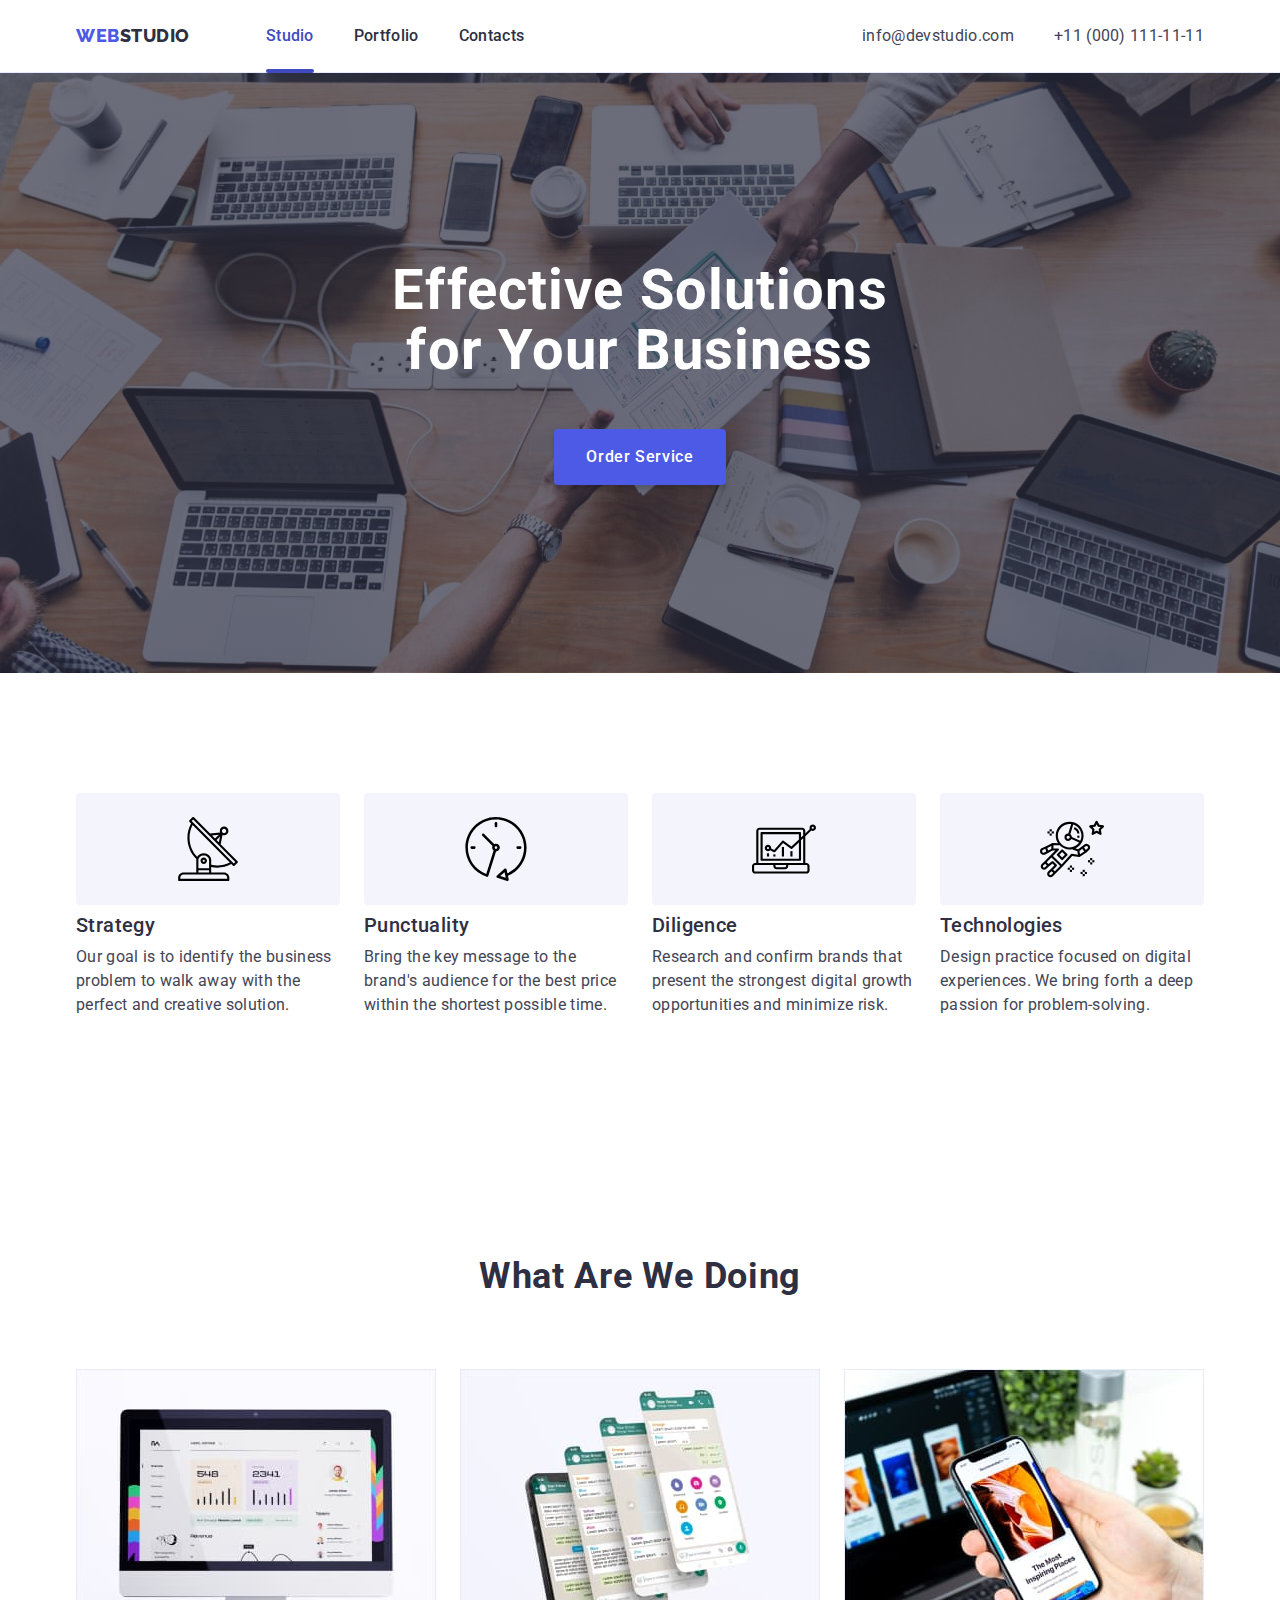
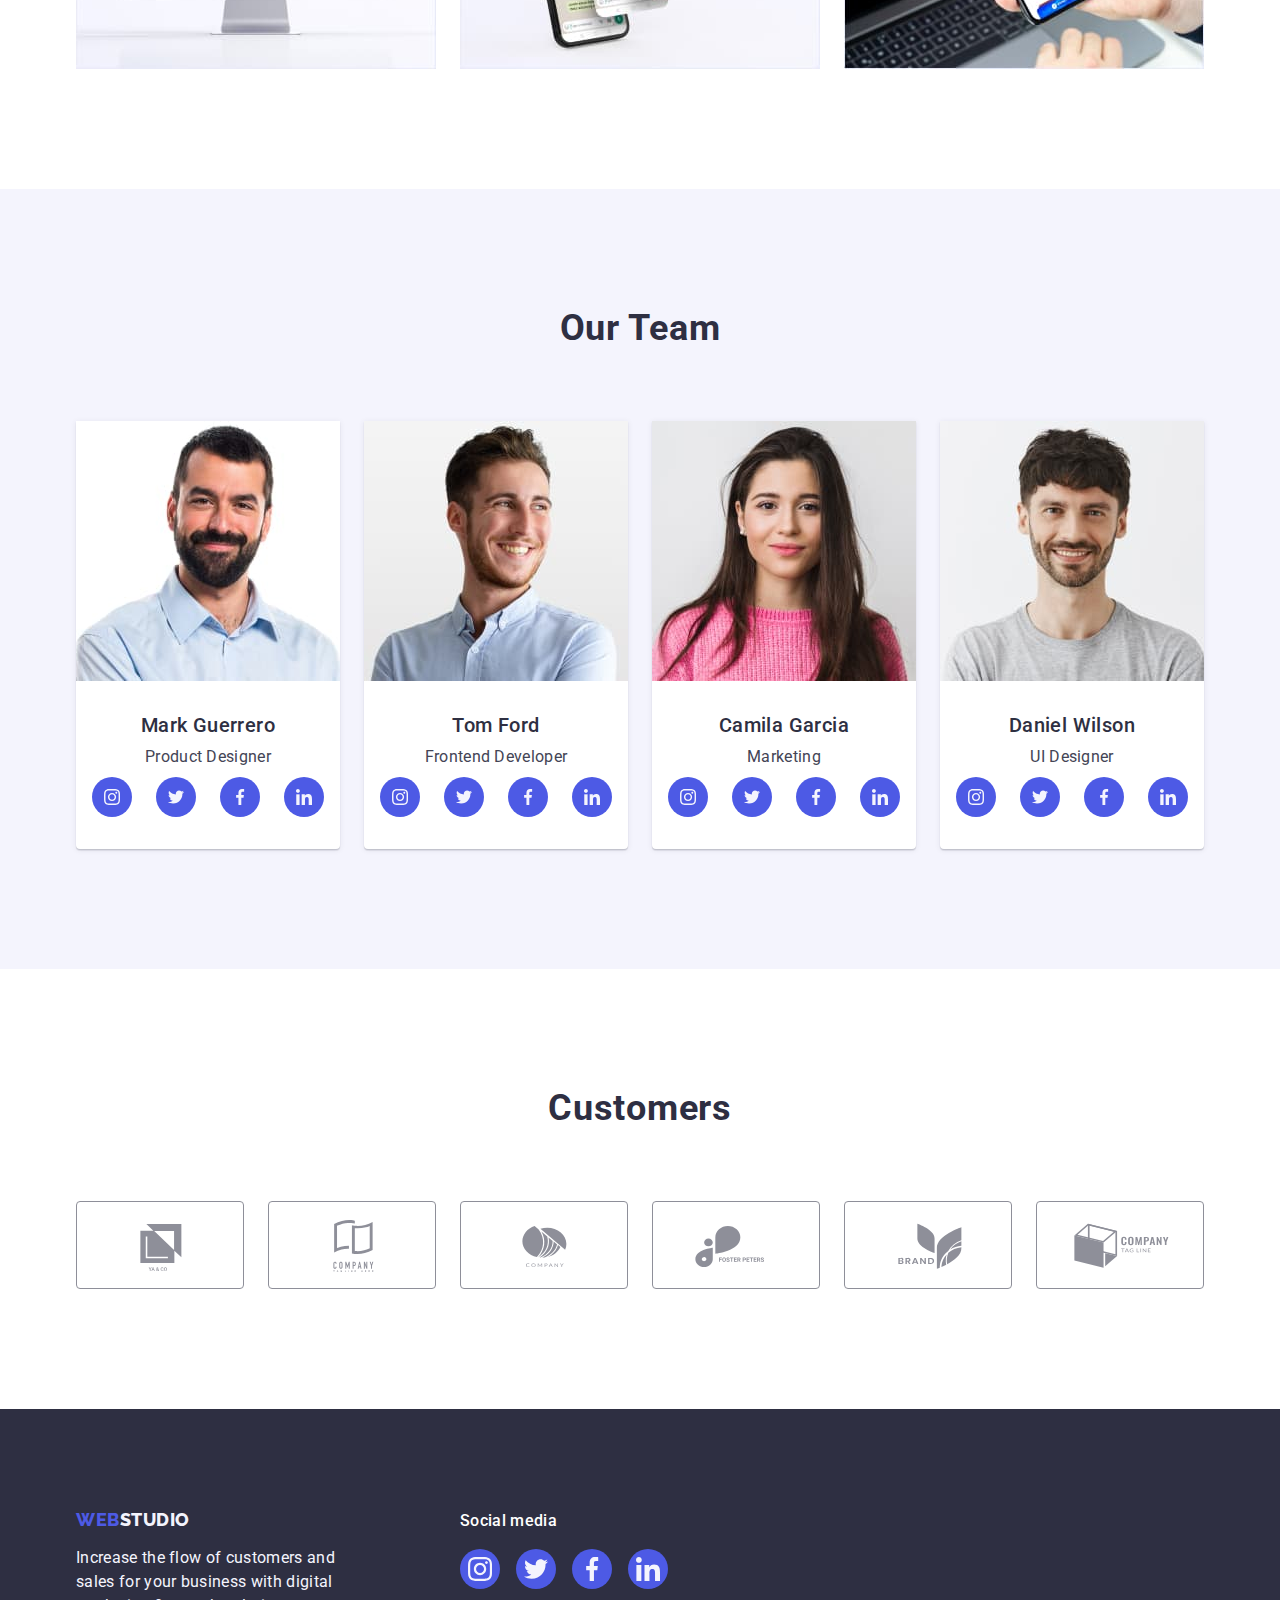
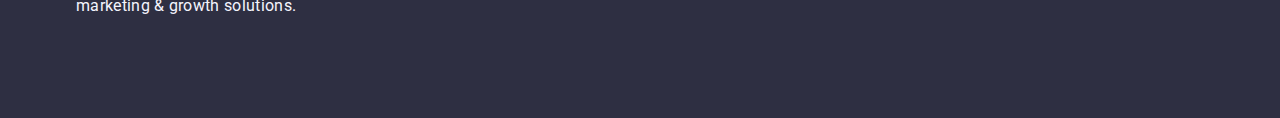
==== index.html @ a230ee9a "5" ====
<!DOCTYPE html>
<html lang="en">
  <head>
    <meta charset="UTF-8" />
    <meta name="viewport" content="width=device-width, initial-scale=1.0" />
    <title>WebStudio</title>
    <link rel="preconnect" href="https://fonts.googleapis.com" />
    <link rel="preconnect" href="https://fonts.gstatic.com" crossorigin />
    <link
      href="https://fonts.googleapis.com/css2?family=Raleway:wght@800&family=Roboto:wght@400;500;700;900&display=swap"
      rel="stylesheet"
    />
    <link
      rel="stylesheet"
      href="https://cdn.jsdelivr.net/npm/modern-normalize@2.0.0/modern-normalize.min.css"
    />
    <link rel="stylesheet" href="./css/styles.css" />
  </head>
  <body>
    <header class="header">
      <div class="container header-container">
        <nav class="header-navigation">
          <a href="./index.html" class="logo logo-header link"
            >Web<span class="studio">Studio</span></a
          >
          <ul class="list menu-nav">
            <li><a class="link menu menu-active" href="./index.html">Studio</a></li>
            <li><a class="link menu" href="./portfolio.html">Portfolio</a></li>
            <li><a class="link menu" href="">Contacts</a></li>
          </ul>
        </nav>
        <address class="address">
          <ul class="list contacts-list">
            <li>
              <a class="link address-info" href="mailto:info@devstudio.com">info@devstudio.com</a>
            </li>
            <li>
              <a class="link address-info" href="tel:+110001111111">+11 (000) 111-11-11</a>
            </li>
          </ul>
        </address>
      </div>
    </header>
    <main>
      <section class="hero background-hero">
        <div class="container">
          <h1 class="hero-title">Effective Solutions for Your Business </h1>
          <button class="hero-button" type="button" data-modal-open>Order Service</button>
        </div>
      </section>
      <section class="section">
        <div class="container">
          <h2 class="hidden">Benefits of our service</h2>
          <ul class="list features-list">
            <li class="features-items">
              <div class="second-section-icon">
                <svg width="64" height="64" aria-label="Antena icon">
                  <use href="./images/icons.svg#icon-antenna-icon"></use>
                </svg>
              </div>
              <h3 class="title">Strategy</h3>
              <p class="subtitle">
                Our goal is to identify the business problem to walk away with the perfect and
                creative solution.
              </p>
            </li>
            <li class="features-items">
              <div class="second-section-icon">
                <svg width="64" height="64" aria-label="Clock icon">
                  <use href="./images/icons.svg#icon-clock-icon"></use>
                </svg>
              </div>
              <h3 class="title">Punctuality</h3>
              <p class="subtitle">
                Bring the key message to the brand's audience for the best price within the shortest
                possible time.
              </p>
            </li>
            <li class="features-items">
              <div class="second-section-icon">
                <svg width="64" height="64" aria-label="Diagram icon">
                  <use href="./images/icons.svg#icon-diagram-icon"></use>
                </svg>
              </div>
              <h3 class="title">Diligence</h3>
              <p class="subtitle">
                Research and confirm brands that present the strongest digital growth opportunities
                and minimize risk.
              </p>
            </li>
            <li class="features-items">
              <div class="second-section-icon">
                <svg width="64" height="64" aria-label="Astronaut icon">
                  <use href="./images/icons.svg#icon-astronaut-icon"></use>
                </svg>
              </div>
              <h3 class="title">Technologies</h3>
              <p class="subtitle">
                Design practice focused on digital experiences. We bring forth a deep passion for
                problem-solving.
              </p>
            </li>
          </ul>
        </div>
      </section>
      <section class="section">
        <div class="container">
          <h2 class="caption">What are we doing</h2>
          <ul class="list caption-list">
            <li class="caption-list-item">
              <img
                src="./images/benefits/img-1.jpg"
                alt="sites for the computer"
                width="360"
                height="300"
              />
            </li>
            <li class="caption-list-item">
              <img src="./images/benefits/img-2.jpg" alt="mobile apps" width="360" height="300" />
            </li>
            <li class="caption-list-item">
              <img
                src="./images/benefits/img-3.jpg"
                alt="synchronization of apps"
                width="360"
                height="300"
              />
            </li>
          </ul>
        </div>
      </section>
      <section class="background-team section">
        <div class="container">
          <h2 class="caption">Our Team</h2>
          <ul class="list team-list team-list-item">
            <li class="background-team-photo">
              <img
                src="./images/team/mark-guerrero.jpg"
                alt="Mark Guerrero"
                width="264"
                height="260"
              />
              <div class="team-title">
                <h3 class="title">Mark Guerrero</h3>
                <p class="subtitle">Product Designer</p>
                <ul class="list team-icon-list">
                  <li class="team-icon-item">
                    <a class="team-icon-link" href="">
                      <svg class="social-icon" width="16" height="16" aria-label="Instagram icon">
                        <use href="./images/icons.svg#icon-instagram-icon"></use>
                      </svg>
                    </a>
                  </li>
                  <li class="team-icon-item">
                    <a class="team-icon-link" href="">
                      <svg class="social-icon" width="16" height="16" aria-label="Twitter icon">
                        <use href="./images/icons.svg#icon-twitter-icon"></use>
                      </svg>
                    </a>
                  </li>
                  <li class="team-icon-item">
                    <a class="team-icon-link" href="">
                      <svg class="social-icon" width="16" height="16" aria-label="Facebook icon">
                        <use href="./images/icons.svg#icon-facebook-icon"></use>
                      </svg>
                    </a>
                  </li>
                  <li class="team-icon-item">
                    <a class="team-icon-link" href="">
                      <svg class="social-icon" width="16" height="16" aria-label="Linkedin icon">
                        <use href="./images/icons.svg#icon-linkedin-icon"></use>
                      </svg>
                    </a>
                  </li>
                </ul>
              </div>
            </li>
            <li class="background-team-photo">
              <img src="./images/team/tom-ford.jpg" alt="Tom Ford" width="264" height="260" />
              <div class="team-title">
                <h3 class="title">Tom Ford</h3>
                <p class="subtitle">Frontend Developer</p>
                <ul class="list team-icon-list">
                  <li class="team-icon-item">
                    <a class="team-icon-link" href="">
                      <svg class="social-icon" width="16" height="16" aria-label="Instagram icon">
                        <use href="./images/icons.svg#icon-instagram-icon"></use>
                      </svg>
                    </a>
                  </li>
                  <li class="team-icon-item">
                    <a class="team-icon-link" href="">
                      <svg class="social-icon" width="16" height="16" aria-label="Twitter icon">
                        <use href="./images/icons.svg#icon-twitter-icon"></use>
                      </svg>
                    </a>
                  </li>
                  <li class="team-icon-item">
                    <a class="team-icon-link" href="">
                      <svg class="social-icon" width="16" height="16" aria-label="Facebook icon">
                        <use href="./images/icons.svg#icon-facebook-icon"></use>
                      </svg>
                    </a>
                  </li>
                  <li class="team-icon-item">
                    <a class="team-icon-link" href="">
                      <svg class="social-icon" width="16" height="16" aria-label="Linkedin icon">
                        <use href="./images/icons.svg#icon-linkedin-icon"></use>
                      </svg>
                    </a>
                  </li>
                </ul>
              </div>
            </li>
            <li class="background-team-photo">
              <img
                src="./images/team/camila-garcia.jpg"
                alt="Camila Garcia"
                width="264"
                height="260"
              />
              <div class="team-title">
                <h3 class="title">Camila Garcia</h3>
                <p class="subtitle">Marketing</p>
                <ul class="list team-icon-list">
                  <li class="team-icon-item">
                    <a class="team-icon-link" href="">
                      <svg class="social-icon" width="16" height="16" aria-label="Instagram icon">
                        <use href="./images/icons.svg#icon-instagram-icon"></use>
                      </svg>
                    </a>
                  </li>
                  <li class="team-icon-item">
                    <a class="team-icon-link" href="">
                      <svg class="social-icon" width="16" height="16" aria-label="Twitter icon">
                        <use href="./images/icons.svg#icon-twitter-icon"></use>
                      </svg>
                    </a>
                  </li>
                  <li class="team-icon-item">
                    <a class="team-icon-link" href="">
                      <svg class="social-icon" width="16" height="16" aria-label="Facebook icon">
                        <use href="./images/icons.svg#icon-facebook-icon"></use>
                      </svg>
                    </a>
                  </li>
                  <li class="team-icon-item">
                    <a class="team-icon-link" href="">
                      <svg class="social-icon" width="16" height="16" aria-label="Linkedin icon">
                        <use href="./images/icons.svg#icon-linkedin-icon"></use>
                      </svg>
                    </a>
                  </li>
                </ul>
              </div>
            </li>
            <li class="background-team-photo">
              <img
                src="./images/team/daniel-wilson.jpg"
                alt="Daniel Wilson"
                width="264"
                height="260"
              />
              <div class="team-title">
                <h3 class="title">Daniel Wilson</h3>
                <p class="subtitle">UI Designer</p>
                <ul class="list team-icon-list">
                  <li class="team-icon-item">
                    <a class="team-icon-link" href="">
                      <svg class="social-icon" width="16" height="16" aria-label="Instagram icon">
                        <use href="./images/icons.svg#icon-instagram-icon"></use>
                      </svg>
                    </a>
                  </li>
                  <li class="team-icon-item">
                    <a class="team-icon-link" href="">
                      <svg class="social-icon" width="16" height="16" aria-label="Twitter icon">
                        <use href="./images/icons.svg#icon-twitter-icon"></use>
                      </svg>
                    </a>
                  </li>
                  <li class="team-icon-item">
                    <a class="team-icon-link" href="">
                      <svg class="social-icon" width="16" height="16" aria-label="Facebook icon">
                        <use href="./images/icons.svg#icon-facebook-icon"></use>
                      </svg>
                    </a>
                  </li>
                  <li class="team-icon-item">
                    <a class="team-icon-link" href="">
                      <svg class="social-icon" width="16" height="16" aria-label="Linkedin icon">
                        <use href="./images/icons.svg#icon-linkedin-icon"></use>
                      </svg>
                    </a>
                  </li>
                </ul>
              </div>
            </li>
          </ul>
        </div>
      </section>
      <section class="section">
        <div class="container">
          <h2 class="caption">Customers</h2>
          <ul class="list customers-list">
            <li class="customers-item">
              <a class="customers-link" href="">
                <svg class="customers-icon" width="104" height="56">
                  <use href="./images/icons.svg#icon-Logo-company1"></use>
                </svg>
              </a>
            </li>
            <li class="customers-item">
              <a class="customers-link" href="">
                <svg class="customers-icon" width="104" height="56">
                  <use href="./images/icons.svg#icon-Logo-company2"></use>
                </svg>
              </a>
            </li>
            <li class="customers-item">
              <a class="customers-link" href="">
                <svg class="customers-icon" width="104" height="56">
                  <use href="./images/icons.svg#icon-Logo-company3"></use>
                </svg>
              </a>
            </li>
            <li class="customers-item">
              <a class="customers-link" href="">
                <svg class="customers-icon" width="104" height="56">
                  <use href="./images/icons.svg#icon-Logo-company4"></use>
                </svg>
              </a>
            </li>
            <li class="customers-item">
              <a class="customers-link" href="">
                <svg class="customers-icon" width="104" height="56">
                  <use href="./images/icons.svg#icon-Logo-company5"></use>
                </svg>
              </a>
            </li>
            <li class="customers-item">
              <a class="customers-link" href="">
                <svg class="customers-icon" width="104" height="56">
                  <use href="./images/icons.svg#icon-Logo-company6"></use>
                </svg>
              </a>
            </li>
          </ul>
        </div>
      </section>
    </main>
    <footer class="footer">
      <div class="container footer-blocks">
        <div class="footer-first-block">
          <a class="link logo logo-footer" href="./index.html"
            >Web<span class="studio-white">Studio</span>
          </a>
          <p class="footer-text">
            Increase the flow of customers and sales for your business with digital marketing &
            growth solutions.
          </p>
        </div>
        <div class="footer-second-block">
          <p class="footer-social-text">Social media</p>
          <ul class="list footer-list">
            <li class="footer-item">
              <a class="footer-icon" href="">
                <svg class="footer-social-icon" width="24" height="24" aria-label="Instagram icon">
                  <use href="./images/icons.svg#icon-instagram-icon"></use>
                </svg>
              </a>
            </li>
            <li class="footer-item">
              <a class="footer-icon" href="">
                <svg class="footer-social-icon" width="24" height="24" aria-label="Twitter icon">
                  <use href="./images/icons.svg#icon-twitter-icon"></use>
                </svg>
              </a>
            </li>
            <li class="footer-item">
              <a class="footer-icon" href="">
                <svg class="footer-social-icon" width="24" height="24" aria-label="Facebook icon">
                  <use href="./images/icons.svg#icon-facebook-icon"></use>
                </svg>
              </a>
            </li>
            <li class="footer-item">
              <a class="footer-icon" href="">
                <svg class="footer-social-icon" width="24" height="24" aria-label="Linkedin icon">
                  <use href="./images/icons.svg#icon-linkedin-icon"></use>
                </svg>
              </a>
            </li>
          </ul>
        </div>
      </div>
    </footer>
    <div class="backdrop is-hidden" data-modal>
      <div class="modal-window">
        <button type="button" class="modal-window-close-btn" data-modal-close>
          <svg class="modal-btn-icon" width="24" height="24" aria-label="Ellipse">
            <use href="./images/icons.svg#icon-ellipse"></use>
          </svg>
          <svg class="modal-btn-close-icon" width="8" height="8" aria-label="x-close">
            <use href="./images/icons.svg#icon-x-close"></use>
          </svg>
        </button>
        <p class="modal-caption">Leave your contacts and we will call you back</p>
        <form class="modal-form" name="reviev_form">
          <div class="modal-field">
            <label class="modal-label" for="user-name">Name</label>
            <div class="modal-field-input">
              <input
                class="modal-input"
                type="text"
                name="user-name"
                id="user-name"
                required
                minlength="3"
              />
              <svg class="modal-icon" width="18" height="24">
                <use href="./images/icons.svg#icon-user"></use>
              </svg>
            </div>
            </div>
            <div class="modal-field">
            <label class="modal-label" for="user_phone">Phone</label>
            <div class="modal-field-input">
              <input
                class="modal-input"
                type="text"
                name="user_phone"
                id="user_phone"
                required
                minlength="3"
              />
              <svg class="modal-icon" width="18" height="24">
                <use href="./images/icons.svg#icon-phone"></use>
              </svg>
            </div>
            </div>
            <div class="modal-field">
            <label class="modal-label" for="user_email">Email </label>
            <div class="modal-field-input">
              <input
                class="modal-input"
                type="text"
                name="user_email"
                id="user_email"
                required
                minlength="3"
              />
              <svg class="modal-icon" width="18" height="24">
                <use href="./images/icons.svg#icon-email"></use>
              </svg>
            </div>
            </div>
            <div class="modal-text-input">
            <label class="modal-label" for="user_comment">Comment</label>
            <textarea
              class="modal-field-comment"
              name="user_comment"
              id="user_comment"
              rows="6"
              placeholder="Text input"
            ></textarea> 
            <label class="modal-agremment">
              <input class="hidden" type="checkbox" />
              <span class="custom-checkbox">
                <svg class="custom-checkbox-icon" width="10" height="8">
                  <use href="./images/icons.svg#icon-checked"></use>
                </svg>
              </span>
              <span class="modal-agremment-desc">
                I accept the terms and conditions of the
                <a class="modal-agremment-link" href="#" target="_blank" rel="noopener noreferrer"
                  >Privacy Policy</a
                >
              </span>
            </label>
            </div>
            <button class="hero-button" type="submit">Send</button>
          </div>
        </form>
      </div>
    </div>
    <script src="./js/modal.js"></script>
  </body>
</html>
---- css/styles.css ----
:root {
  --global-font: 'Roboto', sans-serif;
  --second-font: 'Raleway', sans-serif;
  --global-text-color: #434455;
  --second-text-color: #2e2f42;
  --background-color-white: #fff;
  --background-color-grey: #f4f4fd;
  --global-color-blue: #4d5ae5;
  --active-button: #404bbf;
  --cornflower: #e7e9fc;
  --lightslate: #8e8f99;
  --green: #31d0aa;
  --modal-background: #fcfcfc;
  --transition-dur-fun: 250ms cubic-bezier(0.4, 0, 0.2, 1);
}

body {
  font-family: var(--global-font);
  color: var(--global-text-color);
}

h1,
h2,
h3,
p {
  margin: 0;
}

ul,
ol {
  margin: 0;
  padding: 0;
}

img {
  display: block;
  max-width: 100%;
}

*,
*::before,
*::after {
  box-sizing: border-box;
}

.link {
  text-decoration: none;
}

.link:hover,
.link:focus {
  color: var(--active-button);
}

.list {
  list-style-type: none;
  padding: 0;
  margin: 0;
  gap: 24px;
}

.container {
  width: 1158px;
  margin: 0 auto;
  padding: 0 15px;
}

.section {
  padding: 120px 0;
}

/* ====== HEADER =======*/

.header {
  border-bottom: 1px solid var(--cornflower);
  box-shadow: 0px 2px 1px rgba(46, 47, 66, 0.08), 0px 1px 1px rgba(46, 47, 66, 0.16),
    0px 1px 6px rgba(46, 47, 66, 0.08);
}

.header-container {
  display: flex;
  justify-content: space-between;
  align-items: center;
}

.header-navigation {
  display: flex;
  align-items: center;
}

.logo {
  font-family: var(--second-font);
  font-weight: 800;
  font-size: 18px;
  line-height: 1.17;
  letter-spacing: 0.54px;
  color: var(--global-color-blue);
  text-transform: uppercase;
  transition: color var(--transition-dur-fun);
}

.logo-header {
  margin-right: 76px;
  padding: 24px 0;
}

.studio {
  color: var(--second-text-color);
}

.menu-nav,
.contacts-list {
  display: flex;
  align-items: center;
  gap: 40px;
}

.menu {
  display: inline-block;
  font-family: var(--global-font);
  font-size: 16px;
  font-weight: 500;
  line-height: 1.5;
  letter-spacing: 0.32px;
  color: var(--second-text-color);
  padding: 24px 0;
  transition: color var(--transition-dur-fun);
}

.menu-active {
  position: relative;
  color: var(--active-button);
}

.menu-active::after {
  position: absolute;
  left: 0;
  bottom: -1px;
  content: '';
  display: block;
  width: 100%;
  height: 4px;
  border-radius: 2px;
  background-color: var(--active-button);
}

.address {
  font-style: normal;
}

.address-info {
  display: inline-block;
  font-family: var(--global-font);
  font-size: 16px;
  font-weight: 400;
  line-height: 1.5;
  letter-spacing: 0.32px;
  color: var(--global-text-color);
  padding: 24px 0;
  transition: color var(--transition-dur-fun);
}

/* ====== HEADER =======*/

/* ====== HERO =======*/
.hero {
  background-color: var(--second-text-color);
  text-align: center;
  padding: 188px 0;
}

.hero-title {
  font-family: var(--global-font);
  font-size: 56px;
  font-weight: 700;
  line-height: 1.07;
  letter-spacing: 1.12px;
  color: var(--background-color-white);
  margin-bottom: 48px;
  max-width: 496px;
  margin-left: auto;
  margin-right: auto;
}

.hero-button {
  font-family: inherit;
  font-size: 16px;
  font-weight: 500;
  line-height: 1.5;
  letter-spacing: 0.64px;
  cursor: pointer;
  background-color: var(--global-color-blue);
  color: var(--background-color-white);
  padding: 16px 32px;
  border: none;
  border-radius: 4px;
  box-shadow: 0px 4px 4px 0px rgba(0, 0, 0, 0.15);
  min-width: 169px;
  display: block;
  margin-left: auto;
  margin-right: auto;
  transition: color var(--transition-dur-fun);
}

.hero-button:hover,
.hero-button:focus {
  background-color: var(--active-button);
}

.background-hero {
  max-width: 1440px;
  margin: 0 auto;
  background-image: linear-gradient(rgba(46, 47, 66, 0.7), rgba(46, 47, 66, 0.7)),
    url(../images/background/people-office.jpg);
  background-repeat: no-repeat;
  background-position: center;
  background-size: cover;
}

/* ====== HERO =======*/

/* ====== SECTION =======*/

.hidden {
  position: absolute;
  width: 1px;
  height: 1px;
  margin: -1px;
  border: 0;
  padding: 0;

  white-space: nowrap;
  clip-path: inset(100%);
  clip: rect(0 0 0 0);
  overflow: hidden;
}

.features-list,
.caption-list,
.team-list,
.customers-list {
  display: flex;
  justify-content: center;
  gap: 24px;
}

.features-items,
.team-list-item {
  flex-basis: calc((100% - 3 * 24px) / 4);
}

.second-section-icon {
  background-color: var(--background-color-grey);
  display: flex;
  justify-content: center;
  align-items: center;
  height: 112px;
  margin-bottom: 8px;
  border-radius: 4px;
}

.title {
  font-family: var(--global-font);
  font-size: 20px;
  font-weight: 500;
  line-height: 1.2;
  letter-spacing: 0.4px;
  color: var(--second-text-color);
  margin-bottom: 8px;
}

.subtitle {
  font-family: var(--global-font);
  font-size: 16px;
  font-weight: 400;
  line-height: 1.5;
  letter-spacing: 0.32px;
  color: var(--global-text-color);
}

.caption {
  font-family: var(--global-font);
  font-size: 36px;
  font-weight: 700;
  line-height: 1.11;
  letter-spacing: 0.72px;
  color: var(--second-text-color);
  text-align: center;
  text-transform: capitalize;
  margin-bottom: 72px;
}

.caption-list-item {
  flex-basis: calc((100%-24px * 2) / 3);
}

.team-title {
  text-align: center;
  padding: 32px 0;
}

.background-team {
  background-color: var(--background-color-grey);
}

.background-team-photo {
  background-color: var(--background-color-white);
  border-radius: 0px 0px 4px 4px;
  box-shadow: 0px 2px 1px 0px rgba(46, 47, 66, 0.08), 0px 1px 1px 0px rgba(46, 47, 66, 0.16),
    0px 1px 6px 0px rgba(46, 47, 66, 0.08);
}

.team-icon-list {
  display: flex;
  gap: 24px;
  justify-content: center;
  align-items: center;
  margin-top: 8px;
}

.team-icon-item {
  width: 40px;
  height: 40px;
}

.team-icon-link {
  display: flex;
  justify-content: center;
  align-items: center;
  width: 100%;
  height: 100%;
  border-radius: 50%;
  background-color: var(--global-color-blue);
  fill: var(--background-color-grey);
  transition: color var(--transition-dur-fun);
}

.team-icon-link:hover,
.team-icon-link:focus {
  background-color: var(--active-button);
}

.customers-link {
  width: 100%;
  height: 100%;
  display: flex;
  border-radius: 4px;
  border: 1px solid var(--lightslate);
  justify-content: center;
  align-items: center;
  color: var(--lightslate);
  transition: color var(--transition-dur-fun);
}

.customers-item {
  width: calc((100% - 5 * 24px) / 6);
  height: 88px;
}

.customers-icon {
  fill: currentColor;
}

.customers-link:hover,
.customers-link:focus {
  border: 1px solid var(--active-button);
  color: var(--active-button);
}

/* ====== SECTION =======*/

/* ====== FOOTER =======*/
.footer {
  background-color: var(--second-text-color);
  padding: 100px 0;
}

.studio-white {
  color: var(--background-color-grey);
}

.footer-text {
  font-family: var(--global-font);
  font-size: 16px;
  font-weight: 400;
  line-height: 1.5;
  letter-spacing: 0.32px;
  color: var(--background-color-grey);
  max-width: 264px;
}

.logo-footer {
  display: inline-block;
  margin-bottom: 16px;
}

.footer-blocks {
  display: flex;
  align-items: baseline;
}

.footer-first-block {
  margin-right: 120px;
}

.footer-social-text {
  font-family: var(--global-font);
  font-size: 16px;
  font-weight: 500;
  line-height: 1.5;
  letter-spacing: 0.32px;
  color: var(--background-color-white);
  margin-bottom: 16px;
}

.footer-list {
  display: flex;
  gap: 16px;
}

.footer-item {
  width: 40px;
  height: 40px;
}

.footer-icon {
  display: flex;
  align-items: center;
  justify-content: center;
  width: 100%;
  height: 100%;
  background-color: var(--global-color-blue);
  border-radius: 50%;
  transition: color var(--transition-dur-fun);
}

.footer-icon:hover,
.footer-icon:focus {
  background-color: var(--green);
}

.footer-social-icon {
  fill: var(--background-color-grey);
}

/* ====== FOOTER =======*/

/* ====== PORTFOLIO =======*/

.portfolio {
  padding: 96px 0 120px 0;
}

.portfolio-btn {
  font-family: inherit;
  font-size: 16px;
  font-weight: 500;
  line-height: 1.5;
  letter-spacing: 0.64px;
  cursor: pointer;
  background-color: var(--background-color-grey);
  color: var(--global-color-blue);
  padding: 12px 24px;
  border: 1px solid var(--cornflower);
  border-radius: 4px;
  min-width: 68px;
  transition: color var(--transition-dur-fun);
}

.portfolio-btn:hover,
.portfolio-btn:focus {
  background-color: var(--active-button);
  color: var(--background-color-white);
  box-shadow: 0px 2px 2px 0px rgba(0, 0, 0, 0.12), 0px 2px 1px 0px rgba(0, 0, 0, 0.08),
    0px 3px 1px 0px rgba(0, 0, 0, 0.1);
  border: 1px solid transparent;
}

.list-button {
  display: flex;
  justify-content: center;
  column-gap: 24px;
  margin-bottom: 72px;
}

.gallery-list {
  display: flex;
  flex-wrap: wrap;
  justify-content: center;
  row-gap: 48px;
}

.gallery-items {
  width: calc((100% - 48px) / 3);
}

.gallery-content {
  border: 1px solid var(--cornflower);
  border-top: none;
  padding: 32px 16px;
}

.gallery-link {
  display: block;
  transition: color var(--transition-dur-fun);
}

.gallery-link:hover,
.gallery-link:focus {
  box-shadow: 0px 1px 6px rgba(46, 47, 66, 0.08), 0px 1px 1px rgba(46, 47, 66, 0.16),
    0px 2px 1px rgba(46, 47, 66, 0.08);
}

.overlay {
  font-family: var(--global-font);
  font-size: 16px;
  font-weight: 400;
  line-height: 1.5;
  letter-spacing: 0.32px;
  color: var(--background-color-grey);
  position: absolute;
  top: 0;
  left: 0;
  width: 100%;
  height: 100%;
  padding: 40px 32px;
  background-color: var(--global-color-blue);
  transform: translateY(100%);
  transition: transform var(--transition-dur-fun);
}

.gallery-link-overlay {
  position: relative;
  overflow: hidden;
}

.gallery-link-overlay:hover .overlay {
  transform: translateY(0%);
}

/* ====== PORTFOLIO =======*/

/* ====== MODAL-WINDOW ======= */

.is-hidden {
  opacity: 0;
  visibility: hidden;
  pointer-events: none;
  transform: scale(0.2);
}

.backdrop {
  position: fixed;
  top: 0;
  left: 0;
  width: 100%;
  height: 100%;
  background-color: rgba(46, 47, 66, 0.4);
  visibility: visible;
  transition-property: visibility, opacity, transform;
  transition: var(--transition-dur-fun);
}

.modal-window {
  position: absolute;
  top: 50%;
  left: 50%;
  transform: translateX(-50%) translateY(-50%);
  width: 408px;
  min-height: 584px;
  border-radius: 4px;
  background-color: var(--modal-background);
  box-shadow: 0px 2px 1px 0px rgba(0, 0, 0, 0.2), 0px 1px 3px 0px rgba(0, 0, 0, 0.12),
    0px 1px 1px 0px rgba(0, 0, 0, 0.14);
  padding: 72px 24px 24px;
}

.modal-window-close-btn {
  position: absolute;
  top: 24px;
  right: 24px;
  padding: 0;
  width: 24px;
  height: 24px;
  border-radius: 50%;
  border: none;
  cursor: pointer;
}

.modal-btn-icon {
  position: absolute;
  top: 0;
  right: 0;
  fill: var(--cornflower);
  stroke-width: 1px;
  stroke: rgba(0, 0, 0, 0.1);
}

.modal-btn-icon:hover,
.modal-btn-icon:focus {
  fill: var(--active-button);
  transition: color var(--transition-dur-fun);
}

.modal-btn-close-icon {
  position: absolute;
  top: 8px;
  right: 8px;
  fill: var(--second-text-color);
}

.modal-btn-close-icon:hover,
.modal-btn-close-icon:focus {
  fill: var(--background-color-white);
  transition: color var(--transition-dur-fun);
}

.modal-caption {
  display: block;
  width: 360px;
  margin-left: auto;
  margin-right: auto;
  margin-bottom: 16px;
  text-align: center;
  color: var(--second-text-color);
  font-size: 16px;
  font-weight: 500;
  line-height: 1.5;
  letter-spacing: 0.32px;
}

.modal-field {
  margin-bottom: 8px;
}

.modal-label {
  display: block;
  margin-bottom: 4px;
  color: var(--lightslate);
  font-size: 12px;
  line-height: 1.17;
  letter-spacing: 0.48px;
}

.modal-field-input {
  position: relative;
}

.modal-input,
.modal-field-comment {
  border: 1px solid rgba(46, 47, 66, 0.4);
  border-radius: 4px;
  padding-left: 38px;
  height: 40px;
  width: 100%;
  outline: transparent;
  background-color: transparent;
  transition: border-color var(--transition-dur-fun);
}

.modal-input,
.modal-field-comment:focus {
  border-color: var(--global-color-blue);
}

.modal-icon {
  fill: var(--second-text-color);
  position: absolute;
  left: 16px;
  top: 50%;
  transform: translateY(-50%);
  pointer-events: none;
  transition: fill var(--transition-dur-fun);
}

.modal-icon:focus {
  fill: var(--global-color-blue);
}

.modal-text-input {
  margin-bottom: 16px;
}

.modal-field-comment {
  height: 120px;
  padding-left: 16px;
  resize: none;
  margin-bottom: 16px;
  color: var(--second-text-color);
  font-size: 12px;
  letter-spacing: 0.48px;
}

.modal-field-comment::placeholder {
  color: rgba(46, 47, 66, 0.4);
}

.modal-agremment {
  display: flex;
  align-items: center;
  gap: 8px;
  margin-bottom: 24px;
}

.modal-agremment-desc {
  color: var(--lightslate);
  font-size: 12px;
  letter-spacing: 0.48px;
}
.modal-agremment-link {
  color: var(--global-color-blue);
}

.custom-checkbox {
  display: flex;
  align-items: center;
  justify-content: center;
  width: 16px;
  height: 16px;
  border: 1px solid rgba(46, 47, 66, 0.4);
  border-radius: 2px;
  transition: border-color var(--transition-dur-fun), background-color var(--transition-dur-fun);
}

input[type='checkbox']:checked ~ .custom-checkbox {
  background-color: var(--active-button);
  border-color: var(--active-button);
}

.custom-checkbox-icon {
  opacity: 0;
  fill: var(--background-color-grey);
  transition: opacity var(--transition-dur-fun);
}

input[type='checkbox']:checked ~ .custom-checkbox .custom-checkbox-icon {
  opacity: 1;
}
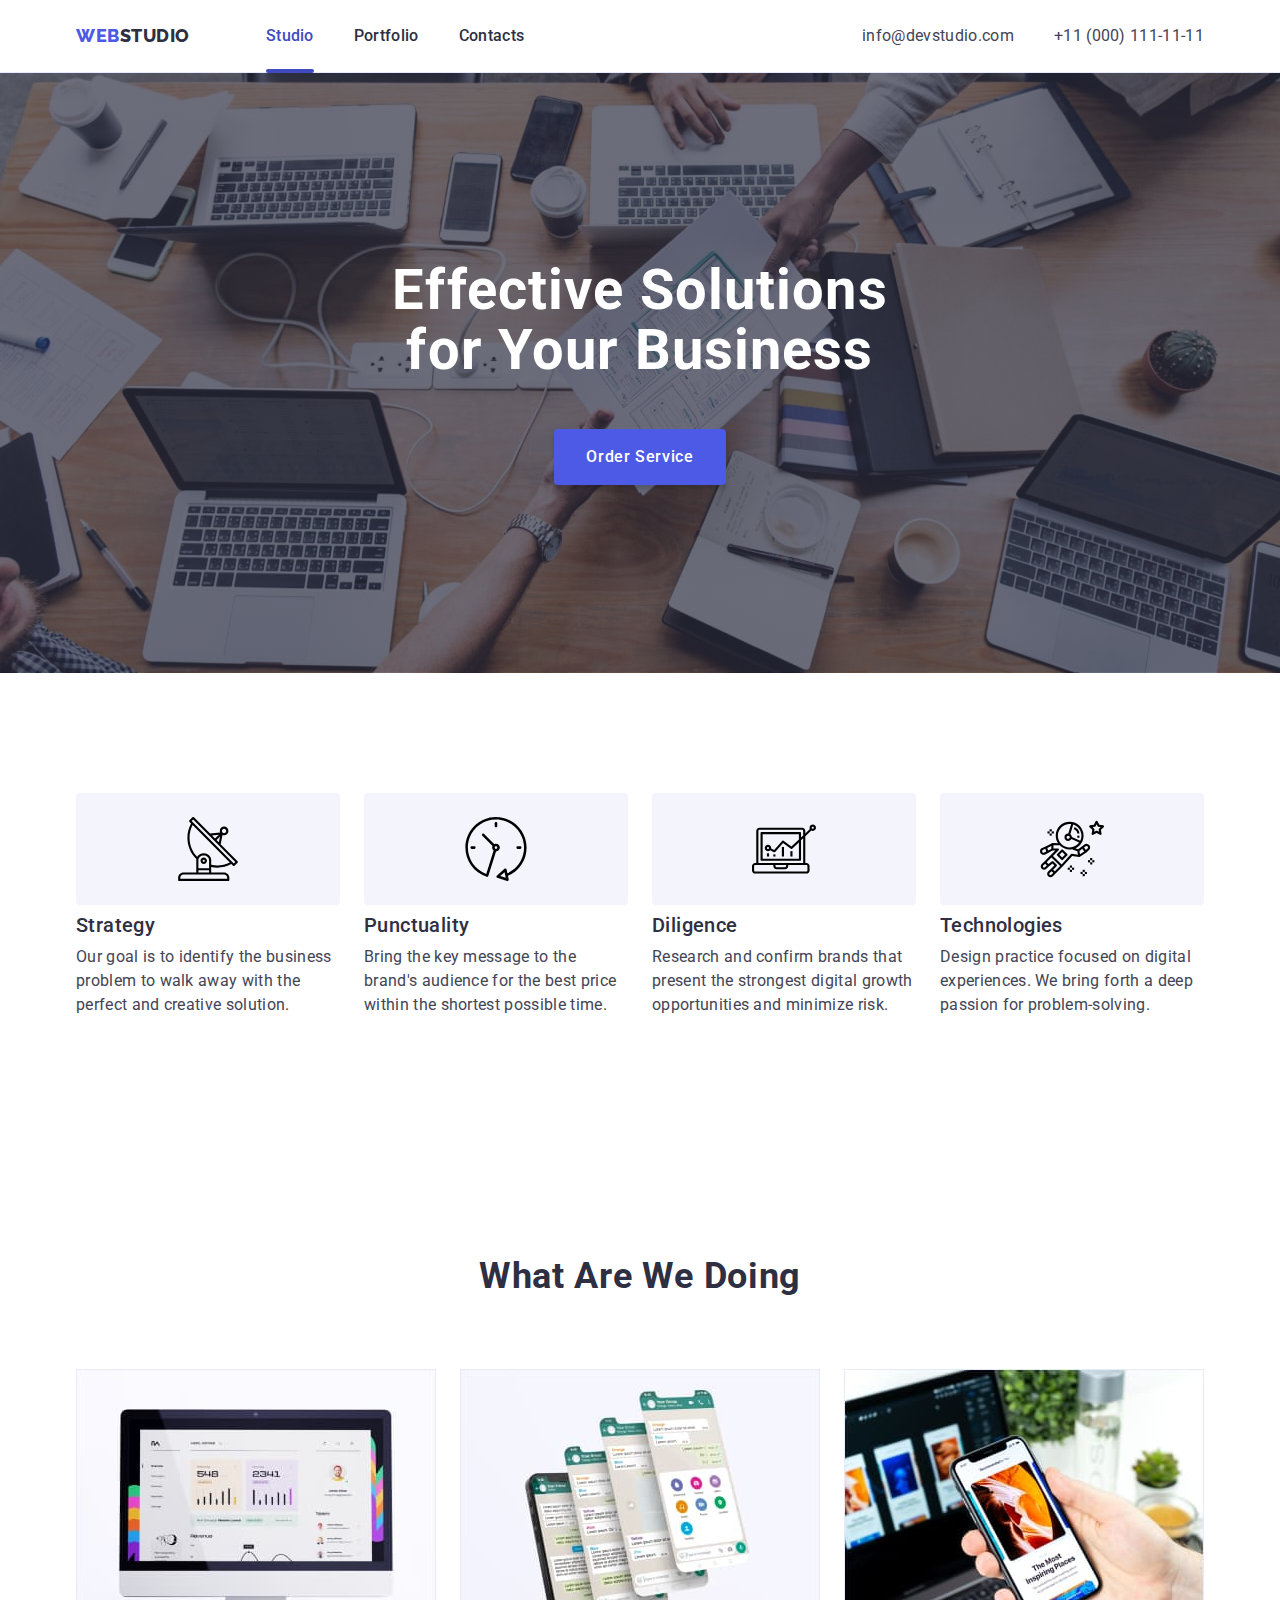
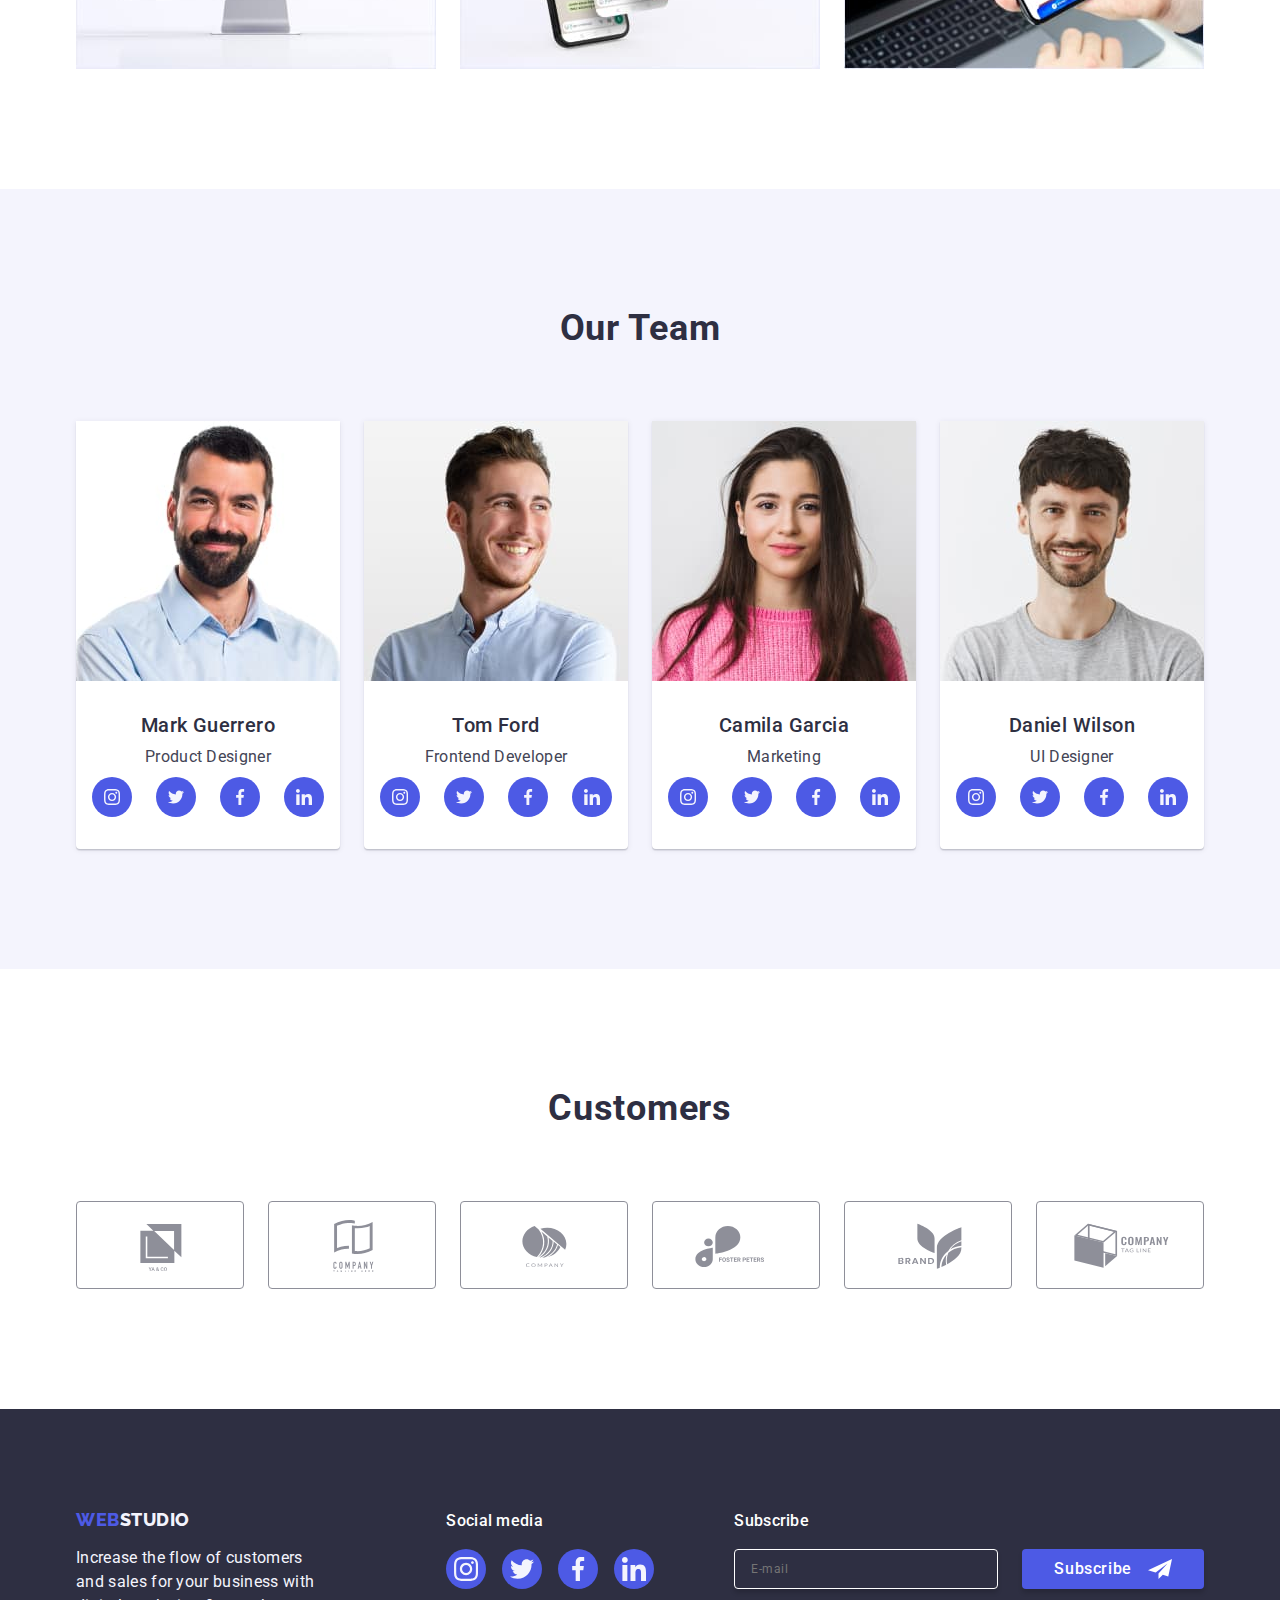
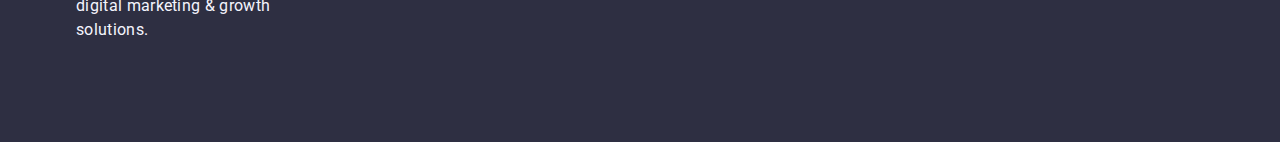
==== commit f04d5b75: "8" ====
--- a/index.html
+++ b/index.html
@@ -393,14 +393,31 @@
             </li>
           </ul>
         </div>
+        <div class="footer-third-block">
+          <p class="footer-social-text">Subscribe</p>
+          <form class="subscribe-form" action="">
+            <label for="">
+              <input
+                class="subscribe-form-input"
+                type="email"
+                name="user-subscribe"
+                placeholder="E-mail"
+                required
+              />
+            </label>
+            <button class="hero-button footer-btn" type="submit"
+              >Subscribe
+              <svg class="subscribe-icon" width="24" height="24" aria-label="Subscribe icon">
+                <use href="./images/icons.svg#icon-fly"></use>
+              </svg>
+            </button>
+          </form>
+        </div>
       </div>
     </footer>
     <div class="backdrop is-hidden" data-modal>
       <div class="modal-window">
         <button type="button" class="modal-window-close-btn" data-modal-close>
-          <svg class="modal-btn-icon" width="24" height="24" aria-label="Ellipse">
-            <use href="./images/icons.svg#icon-ellipse"></use>
-          </svg>
           <svg class="modal-btn-close-icon" width="8" height="8" aria-label="x-close">
             <use href="./images/icons.svg#icon-x-close"></use>
           </svg>
@@ -422,15 +439,15 @@
                 <use href="./images/icons.svg#icon-user"></use>
               </svg>
             </div>
-            </div>
-            <div class="modal-field">
-            <label class="modal-label" for="user_phone">Phone</label>
+          </div>
+          <div class="modal-field">
+            <label class="modal-label" for="user-phone">Phone</label>
             <div class="modal-field-input">
               <input
                 class="modal-input"
                 type="text"
-                name="user_phone"
-                id="user_phone"
+                name="user-phone"
+                id="user-phone"
                 required
                 minlength="3"
               />
@@ -438,15 +455,15 @@
                 <use href="./images/icons.svg#icon-phone"></use>
               </svg>
             </div>
-            </div>
-            <div class="modal-field">
-            <label class="modal-label" for="user_email">Email </label>
+          </div>
+          <div class="modal-field">
+            <label class="modal-label" for="user-email">Email </label>
             <div class="modal-field-input">
               <input
                 class="modal-input"
                 type="text"
-                name="user_email"
-                id="user_email"
+                name="user-email"
+                id="user-email"
                 required
                 minlength="3"
               />
@@ -454,33 +471,38 @@
                 <use href="./images/icons.svg#icon-email"></use>
               </svg>
             </div>
-            </div>
-            <div class="modal-text-input">
-            <label class="modal-label" for="user_comment">Comment</label>
+          </div>
+          <div class="modal-text-input">
+            <label class="modal-label" for="user-comment">Comment</label>
             <textarea
               class="modal-field-comment"
-              name="user_comment"
-              id="user_comment"
+              name="user-comment"
+              id="user-comment"
               rows="6"
               placeholder="Text input"
-            ></textarea> 
-            <label class="modal-agremment">
-              <input class="hidden" type="checkbox" />
+            ></textarea>
+          </div>
+          <div class="modal-agremment">
+            <input
+              class="hidden"
+              type="checkbox"
+              name="user-privacy"
+              id="user-privacy"
+              value="true"
+            />
+            <label class="modal-agremment-desc" for="user-privacy">
               <span class="custom-checkbox">
                 <svg class="custom-checkbox-icon" width="10" height="8">
                   <use href="./images/icons.svg#icon-checked"></use>
                 </svg>
               </span>
-              <span class="modal-agremment-desc">
-                I accept the terms and conditions of the
-                <a class="modal-agremment-link" href="#" target="_blank" rel="noopener noreferrer"
-                  >Privacy Policy</a
-                >
-              </span>
+              I accept the terms and conditions of the
+              <a class="modal-agremment-link" href="#" target="_blank" rel="noopener noreferrer"
+                >Privacy Policy</a
+              >
             </label>
-            </div>
-            <button class="hero-button" type="submit">Send</button>
           </div>
+          <button class="hero-button" type="submit">Send</button>
         </form>
       </div>
     </div>
--- a/css/styles.css
+++ b/css/styles.css
@@ -199,7 +199,7 @@
   display: block;
   margin-left: auto;
   margin-right: auto;
-  transition: color var(--transition-dur-fun);
+  transition: background-color var(--transition-dur-fun);
 }
 
 .hero-button:hover,
@@ -441,6 +441,41 @@
 
 .footer-social-icon {
   fill: var(--background-color-grey);
+}
+
+.footer-third-block {
+  margin-left: 80px;
+}
+
+.subscribe-form {
+  display: flex;
+  gap: 24px;
+}
+
+.subscribe-form-input {
+  width: 264px;
+  height: 40px;
+  border: 1px solid var(--background-color-white);
+  border-radius: 4px;
+  box-shadow: 0px 4px 4px 0px rgba(0, 0, 0, 0.15);
+  background-color: transparent;
+  font-size: 12px;
+  line-height: 1.5;
+  letter-spacing: 0.48px;
+  padding-left: 16px;
+  color: var(--background-color-white);
+}
+
+.footer-btn {
+  display: flex;
+  align-items: center;
+  justify-content: center;
+  height: 40px;
+}
+
+.subscribe-icon {
+  fill: var(--background-color-white);
+  margin-left: 16px;
 }
 
 /* ====== FOOTER =======*/
@@ -546,7 +581,6 @@
   opacity: 0;
   visibility: hidden;
   pointer-events: none;
-  transform: scale(0.2);
 }
 
 .backdrop {
@@ -557,15 +591,14 @@
   height: 100%;
   background-color: rgba(46, 47, 66, 0.4);
   visibility: visible;
-  transition-property: visibility, opacity, transform;
-  transition: var(--transition-dur-fun);
+  transition: opacity var(--transition-dur-fun), visibility var(--transition-dur-fun);
 }
 
 .modal-window {
   position: absolute;
   top: 50%;
   left: 50%;
-  transform: translateX(-50%) translateY(-50%);
+  transform: translateX(-50%) translateY(-50%) scale(1);
   width: 408px;
   min-height: 584px;
   border-radius: 4px;
@@ -573,6 +606,7 @@
   box-shadow: 0px 2px 1px 0px rgba(0, 0, 0, 0.2), 0px 1px 3px 0px rgba(0, 0, 0, 0.12),
     0px 1px 1px 0px rgba(0, 0, 0, 0.14);
   padding: 72px 24px 24px;
+  transition: transform var(--transition-dur-fun);
 }
 
 .modal-window-close-btn {
@@ -583,36 +617,29 @@
   width: 24px;
   height: 24px;
   border-radius: 50%;
+  display: flex;
+  align-items: center;
+  justify-content: center;
+  background-color: var(--cornflower);
+  border: 1px solid rgba(0, 0, 0, 0.1);
+  cursor: pointer;
+  transition: border var(--transition-dur-fun), background-color var(--transition-dur-fun);
+}
+
+.modal-window-close-btn:hover,
+.modal-window-close-btn:focus {
   border: none;
-  cursor: pointer;
-}
-
-.modal-btn-icon {
-  position: absolute;
-  top: 0;
-  right: 0;
-  fill: var(--cornflower);
-  stroke-width: 1px;
-  stroke: rgba(0, 0, 0, 0.1);
-}
-
-.modal-btn-icon:hover,
-.modal-btn-icon:focus {
-  fill: var(--active-button);
-  transition: color var(--transition-dur-fun);
+  background-color: var(--active-button);
+  fill: var(--background-color-white);
 }
 
 .modal-btn-close-icon {
-  position: absolute;
-  top: 8px;
-  right: 8px;
-  fill: var(--second-text-color);
+  transition: fill var(--transition-dur-fun);
 }
 
 .modal-btn-close-icon:hover,
 .modal-btn-close-icon:focus {
   fill: var(--background-color-white);
-  transition: color var(--transition-dur-fun);
 }
 
 .modal-caption {
@@ -686,9 +713,11 @@
   padding-left: 16px;
   resize: none;
   margin-bottom: 16px;
-  color: var(--second-text-color);
   font-size: 12px;
   letter-spacing: 0.48px;
+  line-height: 1.17;
+  color: rgba(46, 47, 66, 0.4);
+  padding: 8px 16px;
 }
 
 .modal-field-comment::placeholder {
@@ -696,35 +725,38 @@
 }
 
 .modal-agremment {
-  display: flex;
-  align-items: center;
-  gap: 8px;
   margin-bottom: 24px;
 }
 
 .modal-agremment-desc {
+  display: block;
   color: var(--lightslate);
   font-size: 12px;
   letter-spacing: 0.48px;
-}
+  line-height: 1.17;
+}
+
 .modal-agremment-link {
   color: var(--global-color-blue);
 }
 
 .custom-checkbox {
-  display: flex;
+  display: inline-flex;
   align-items: center;
   justify-content: center;
   width: 16px;
   height: 16px;
   border: 1px solid rgba(46, 47, 66, 0.4);
   border-radius: 2px;
-  transition: border-color var(--transition-dur-fun), background-color var(--transition-dur-fun);
-}
-
-input[type='checkbox']:checked ~ .custom-checkbox {
+  transition: background-color var(--transition-dur-fun), border var(--transition-dur-fun),
+    fill var(--transition-dur-fun);
+  fill: transparent;
+}
+
+input[type='checkbox']:checked ~ .modal-agremment-desc .custom-checkbox {
   background-color: var(--active-button);
-  border-color: var(--active-button);
+  border: none;
+  fill: var(--background-color-grey);
 }
 
 .custom-checkbox-icon {
@@ -733,6 +765,8 @@
   transition: opacity var(--transition-dur-fun);
 }
 
-input[type='checkbox']:checked ~ .custom-checkbox .custom-checkbox-icon {
+input[type='checkbox']:checked ~ .modal-agremment-desc .custom-checkbox .custom-checkbox-icon {
   opacity: 1;
 }
+
+/* ====== MODAL-WINDOW ======= */
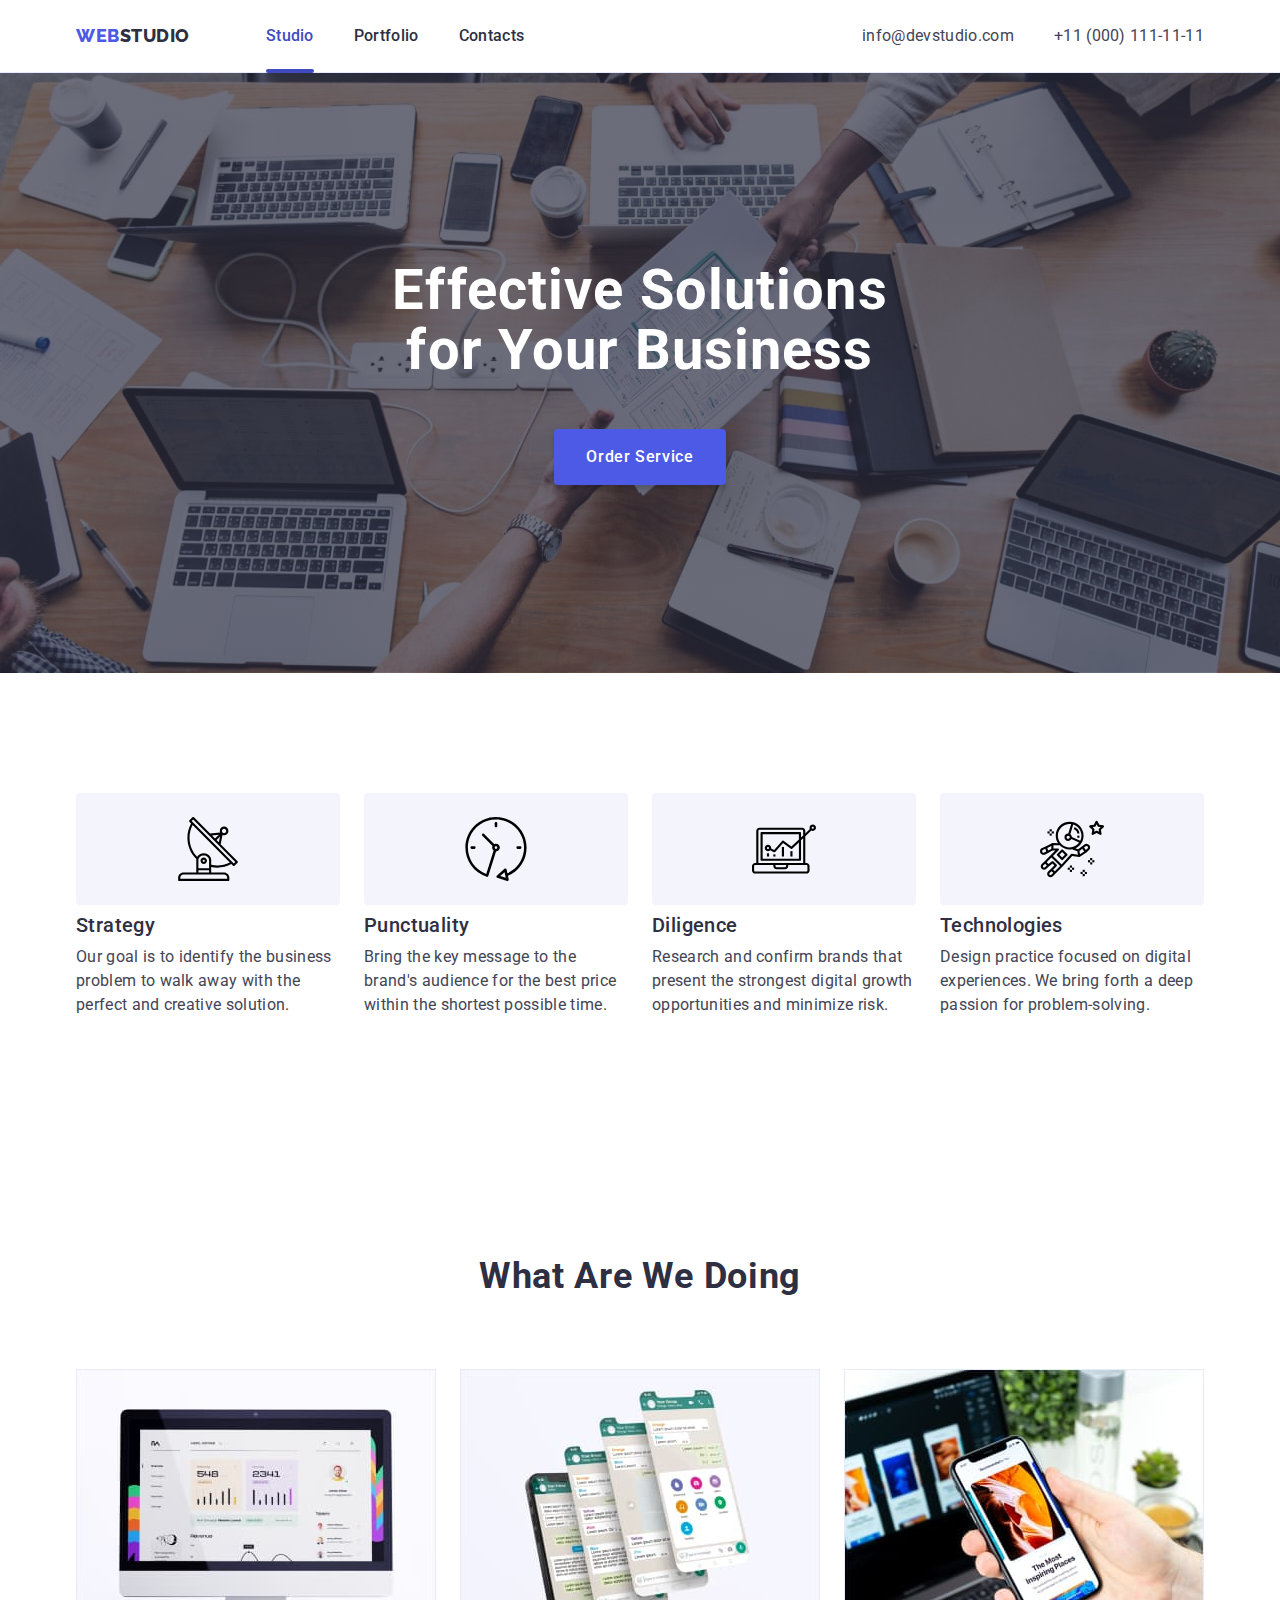
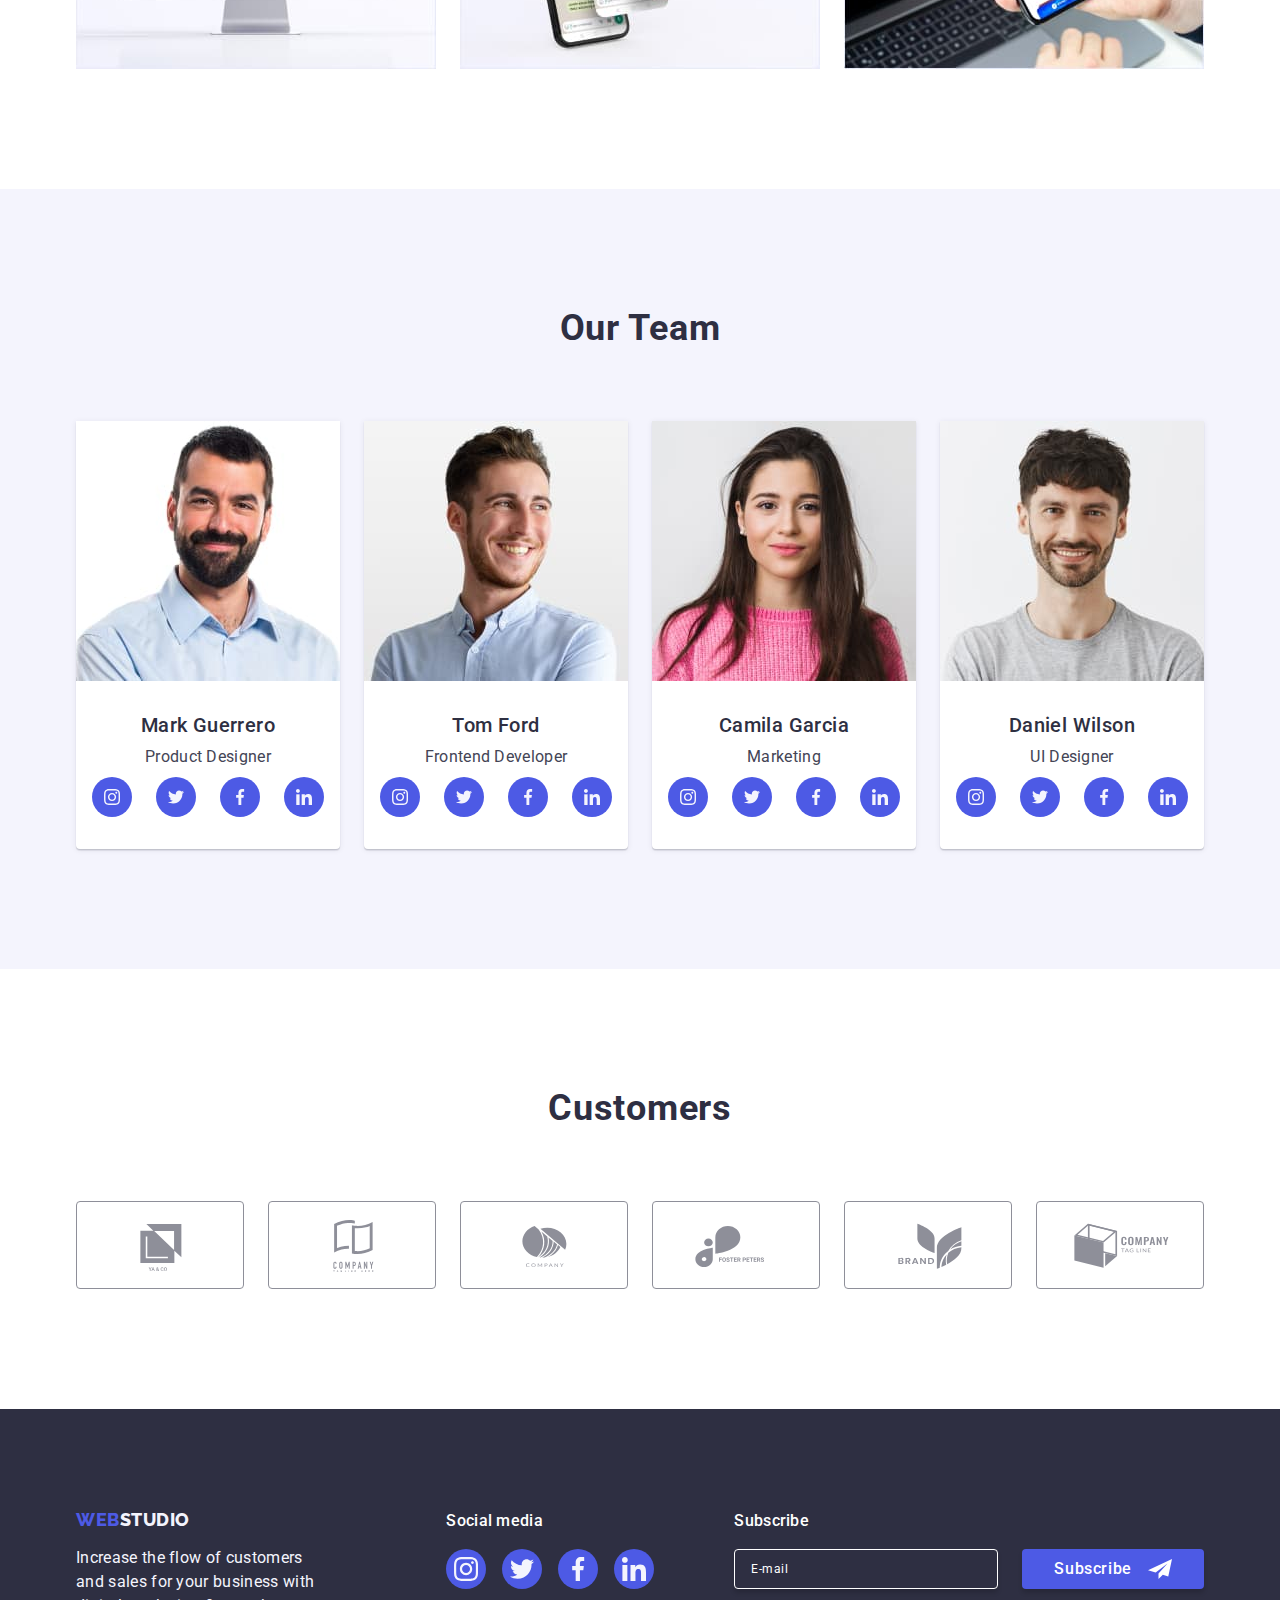
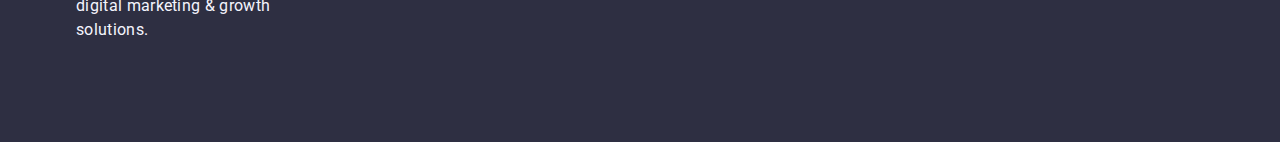
==== commit c073061f: "fix" ====
--- a/index.html
+++ b/index.html
@@ -396,7 +396,7 @@
         <div class="footer-third-block">
           <p class="footer-social-text">Subscribe</p>
           <form class="subscribe-form" action="">
-            <label for="">
+            <label class="subscribe-label" for="user-subscribe">
               <input
                 class="subscribe-form-input"
                 type="email"
--- a/css/styles.css
+++ b/css/styles.css
@@ -452,6 +452,9 @@
   gap: 24px;
 }
 
+.subscribe-label {
+}
+
 .subscribe-form-input {
   width: 264px;
   height: 40px;
@@ -466,11 +469,16 @@
   color: var(--background-color-white);
 }
 
+.subscribe-form-input::placeholder {
+  color: var(--background-color-white);
+}
+
 .footer-btn {
   display: flex;
   align-items: center;
   justify-content: center;
   height: 40px;
+  min-width: 165px;
 }
 
 .subscribe-icon {
@@ -685,7 +693,7 @@
   transition: border-color var(--transition-dur-fun);
 }
 
-.modal-input,
+.modal-field-input,
 .modal-field-comment:focus {
   border-color: var(--global-color-blue);
 }
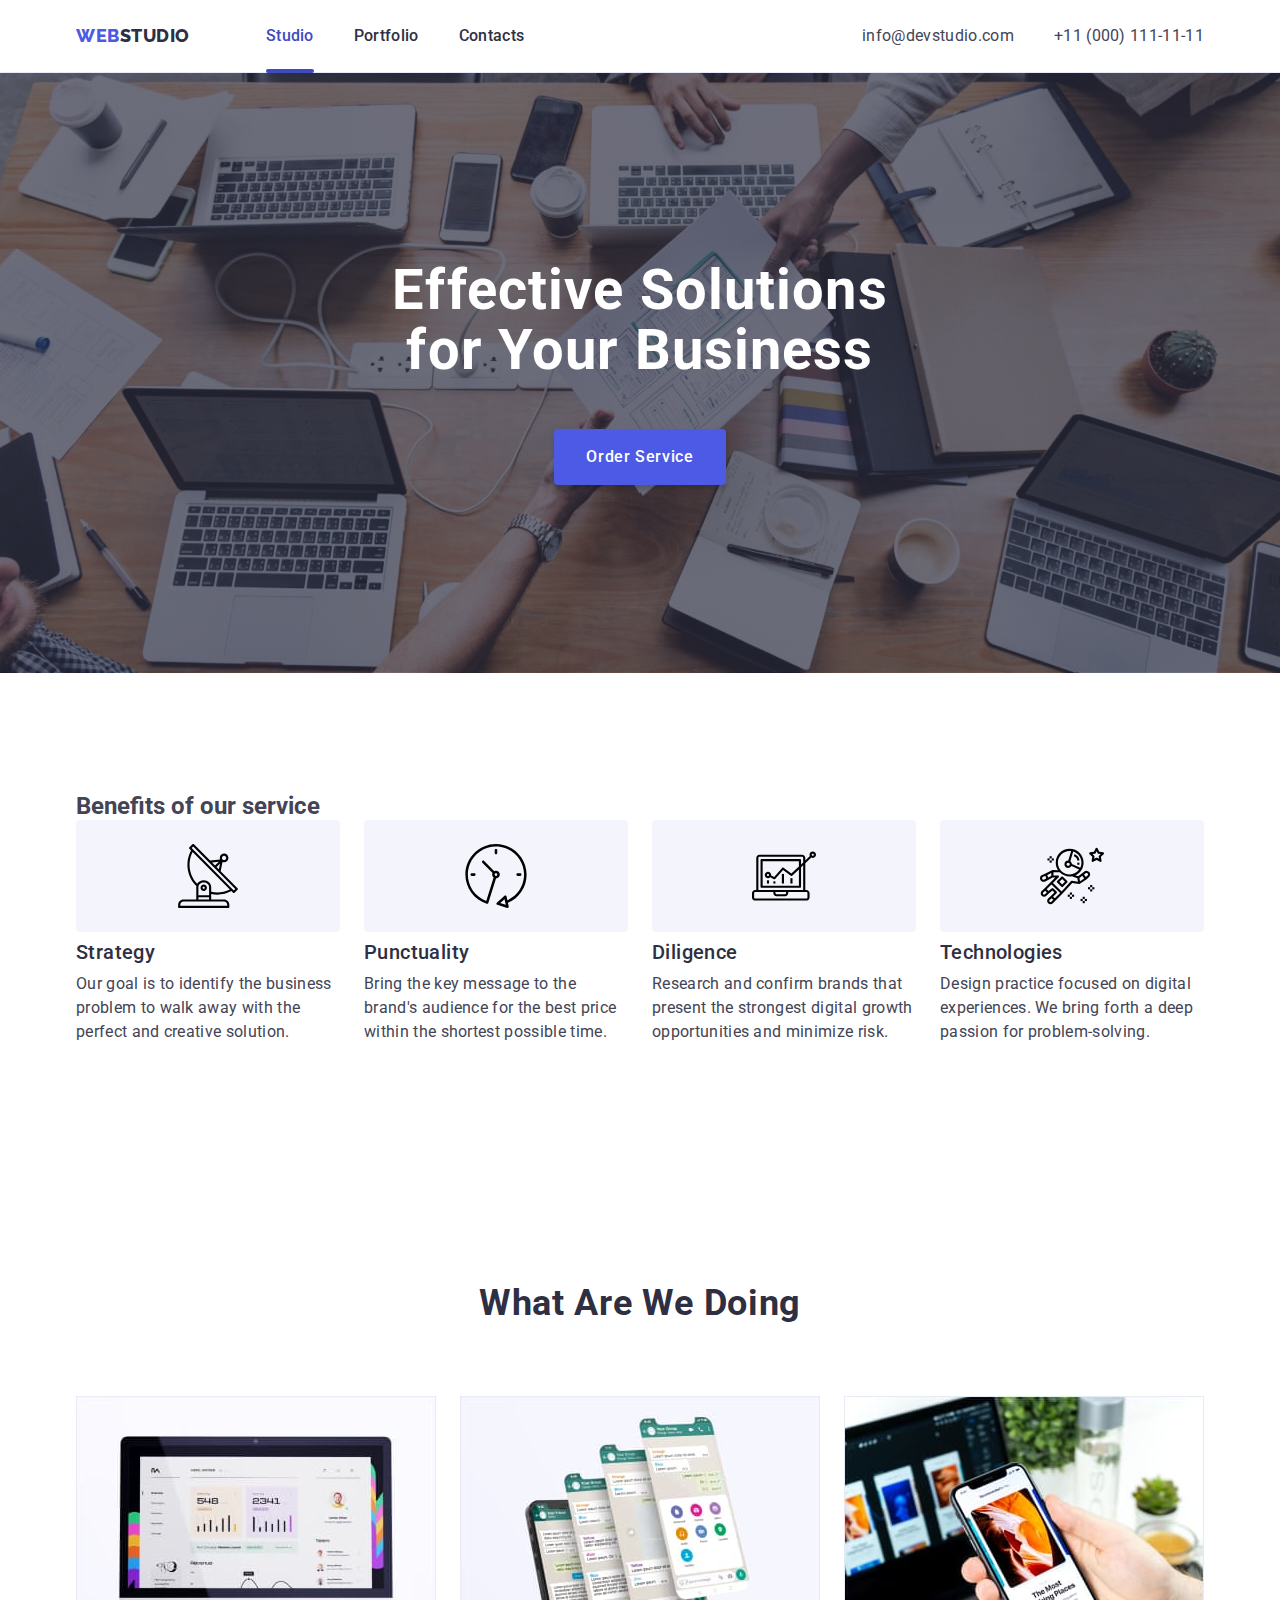
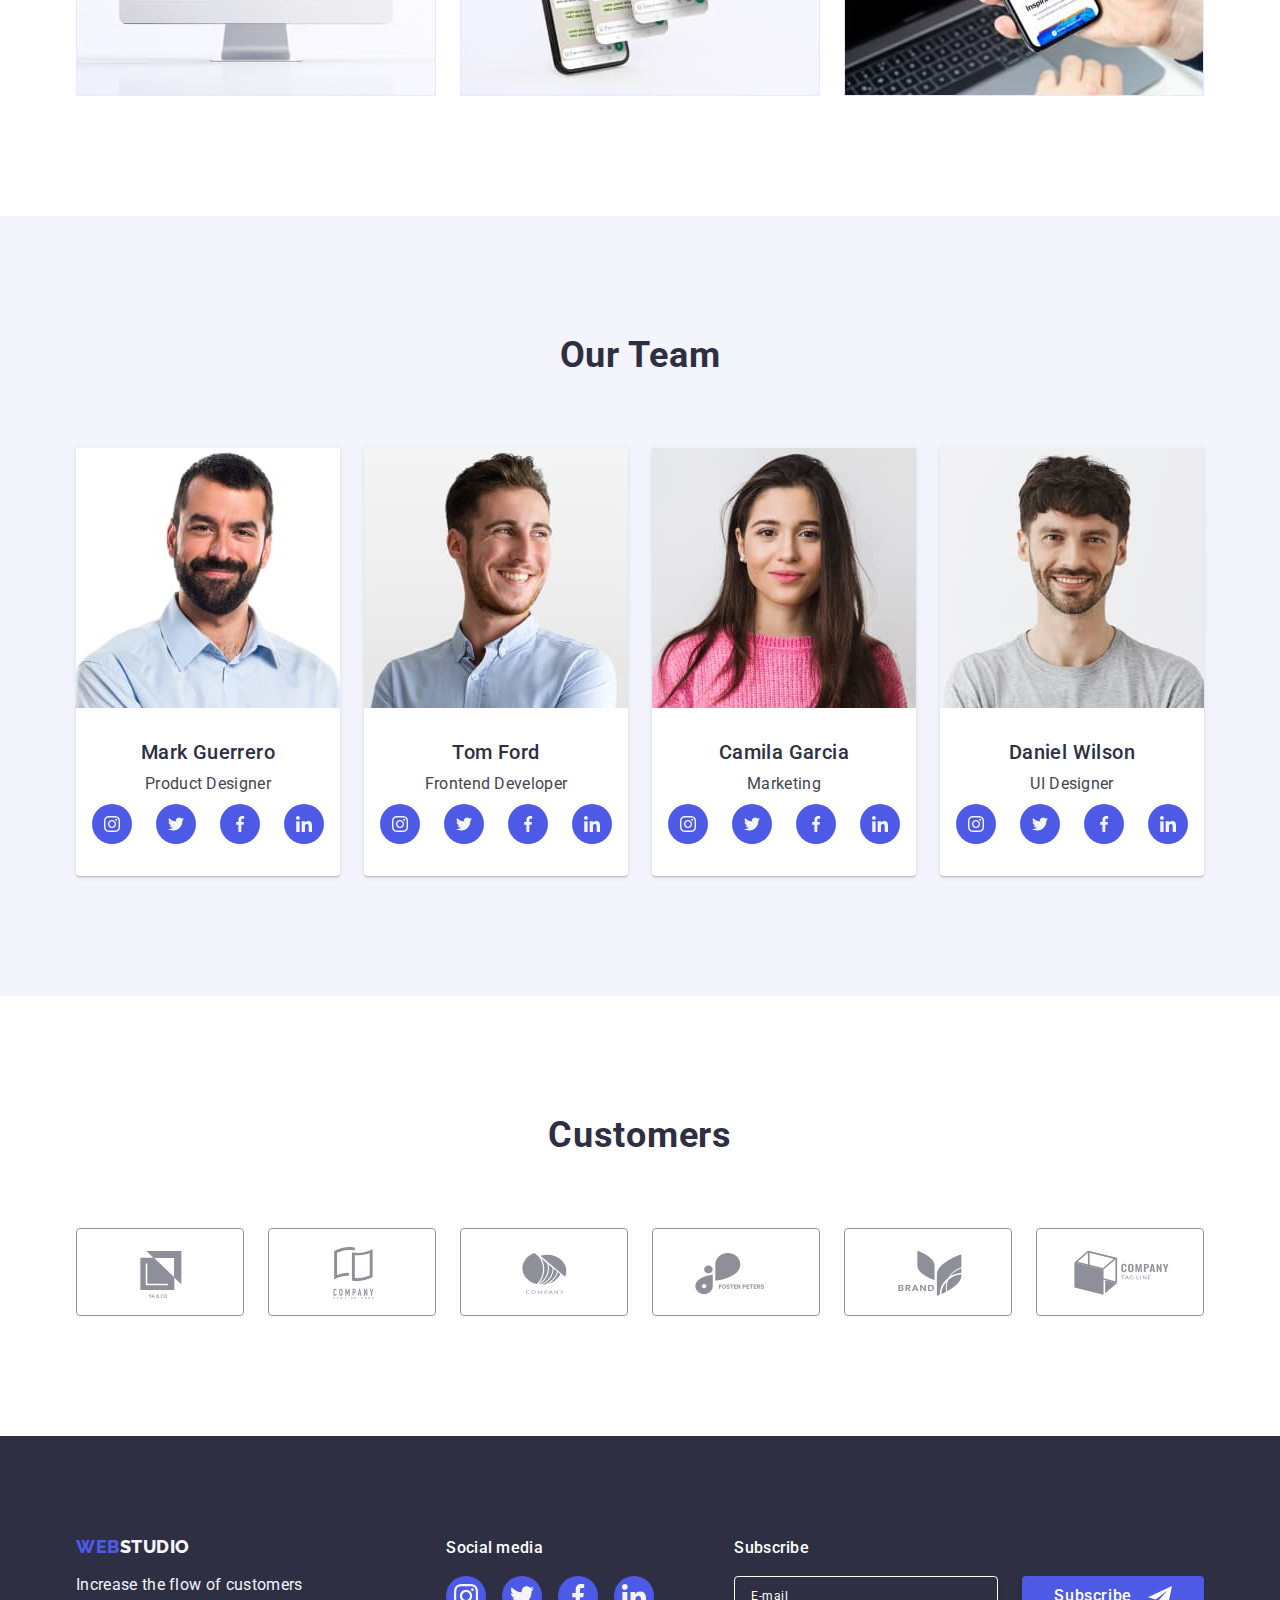
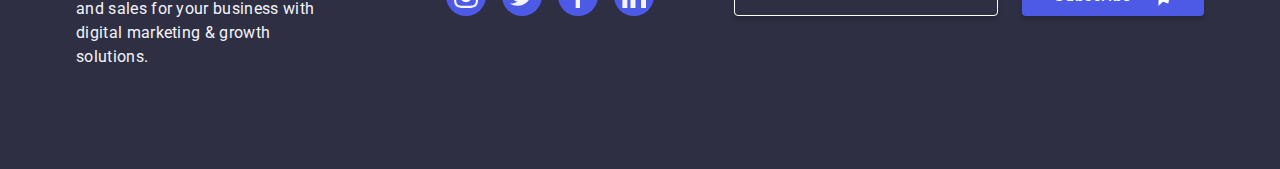
==== commit 83a1b821: "Final" ====
--- a/index.html
+++ b/index.html
@@ -395,12 +395,13 @@
         </div>
         <div class="footer-third-block">
           <p class="footer-social-text">Subscribe</p>
-          <form class="subscribe-form" action="">
+          <form class="subscribe-form">
             <label class="subscribe-label" for="user-subscribe">
               <input
                 class="subscribe-form-input"
                 type="email"
                 name="user-subscribe"
+                id="user-subscribe"
                 placeholder="E-mail"
                 required
               />
@@ -423,7 +424,7 @@
           </svg>
         </button>
         <p class="modal-caption">Leave your contacts and we will call you back</p>
-        <form class="modal-form" name="reviev_form">
+        <form class="modal-form" name="review_form">
           <div class="modal-field">
             <label class="modal-label" for="user-name">Name</label>
             <div class="modal-field-input">
@@ -484,7 +485,7 @@
           </div>
           <div class="modal-agremment">
             <input
-              class="hidden"
+              class="visually-hidden"
               type="checkbox"
               name="user-privacy"
               id="user-privacy"
--- a/css/styles.css
+++ b/css/styles.css
@@ -221,7 +221,7 @@
 
 /* ====== SECTION =======*/
 
-.hidden {
+.visually-hidden {
   position: absolute;
   width: 1px;
   height: 1px;
@@ -675,6 +675,7 @@
   font-size: 12px;
   line-height: 1.17;
   letter-spacing: 0.48px;
+  margin-bottom: 8px;
 }
 
 .modal-field-input {
@@ -693,9 +694,12 @@
   transition: border-color var(--transition-dur-fun);
 }
 
-.modal-field-input,
-.modal-field-comment:focus {
+.modal-input:focus {
   border-color: var(--global-color-blue);
+}
+
+.modal-input:focus + .modal-icon {
+  fill: var(--global-color-blue);
 }
 
 .modal-icon {
@@ -706,10 +710,6 @@
   transform: translateY(-50%);
   pointer-events: none;
   transition: fill var(--transition-dur-fun);
-}
-
-.modal-icon:focus {
-  fill: var(--global-color-blue);
 }
 
 .modal-text-input {
@@ -732,6 +732,10 @@
   color: rgba(46, 47, 66, 0.4);
 }
 
+.modal-field-comment:focus {
+  border-color: var(--global-color-blue);
+}
+
 .modal-agremment {
   margin-bottom: 24px;
 }
@@ -759,6 +763,7 @@
   transition: background-color var(--transition-dur-fun), border var(--transition-dur-fun),
     fill var(--transition-dur-fun);
   fill: transparent;
+  margin-right: 8px;
 }
 
 input[type='checkbox']:checked ~ .modal-agremment-desc .custom-checkbox {
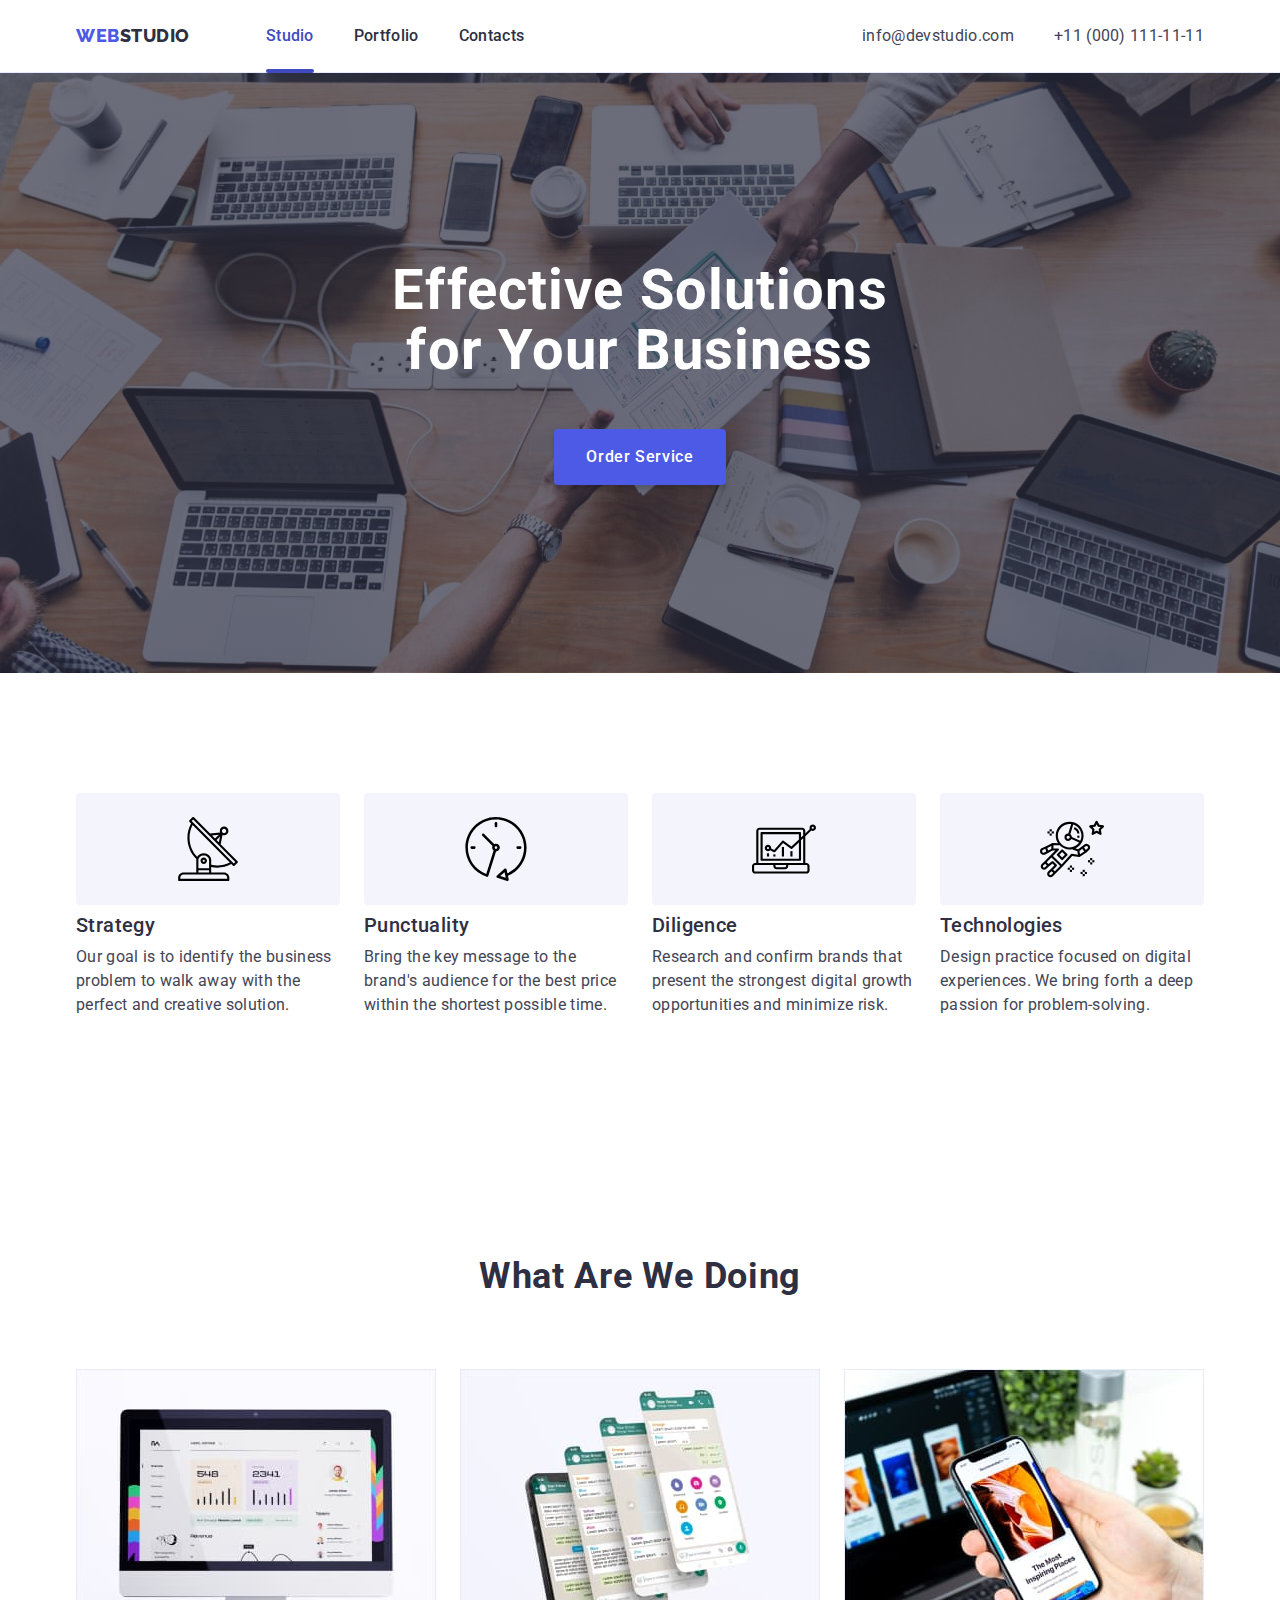
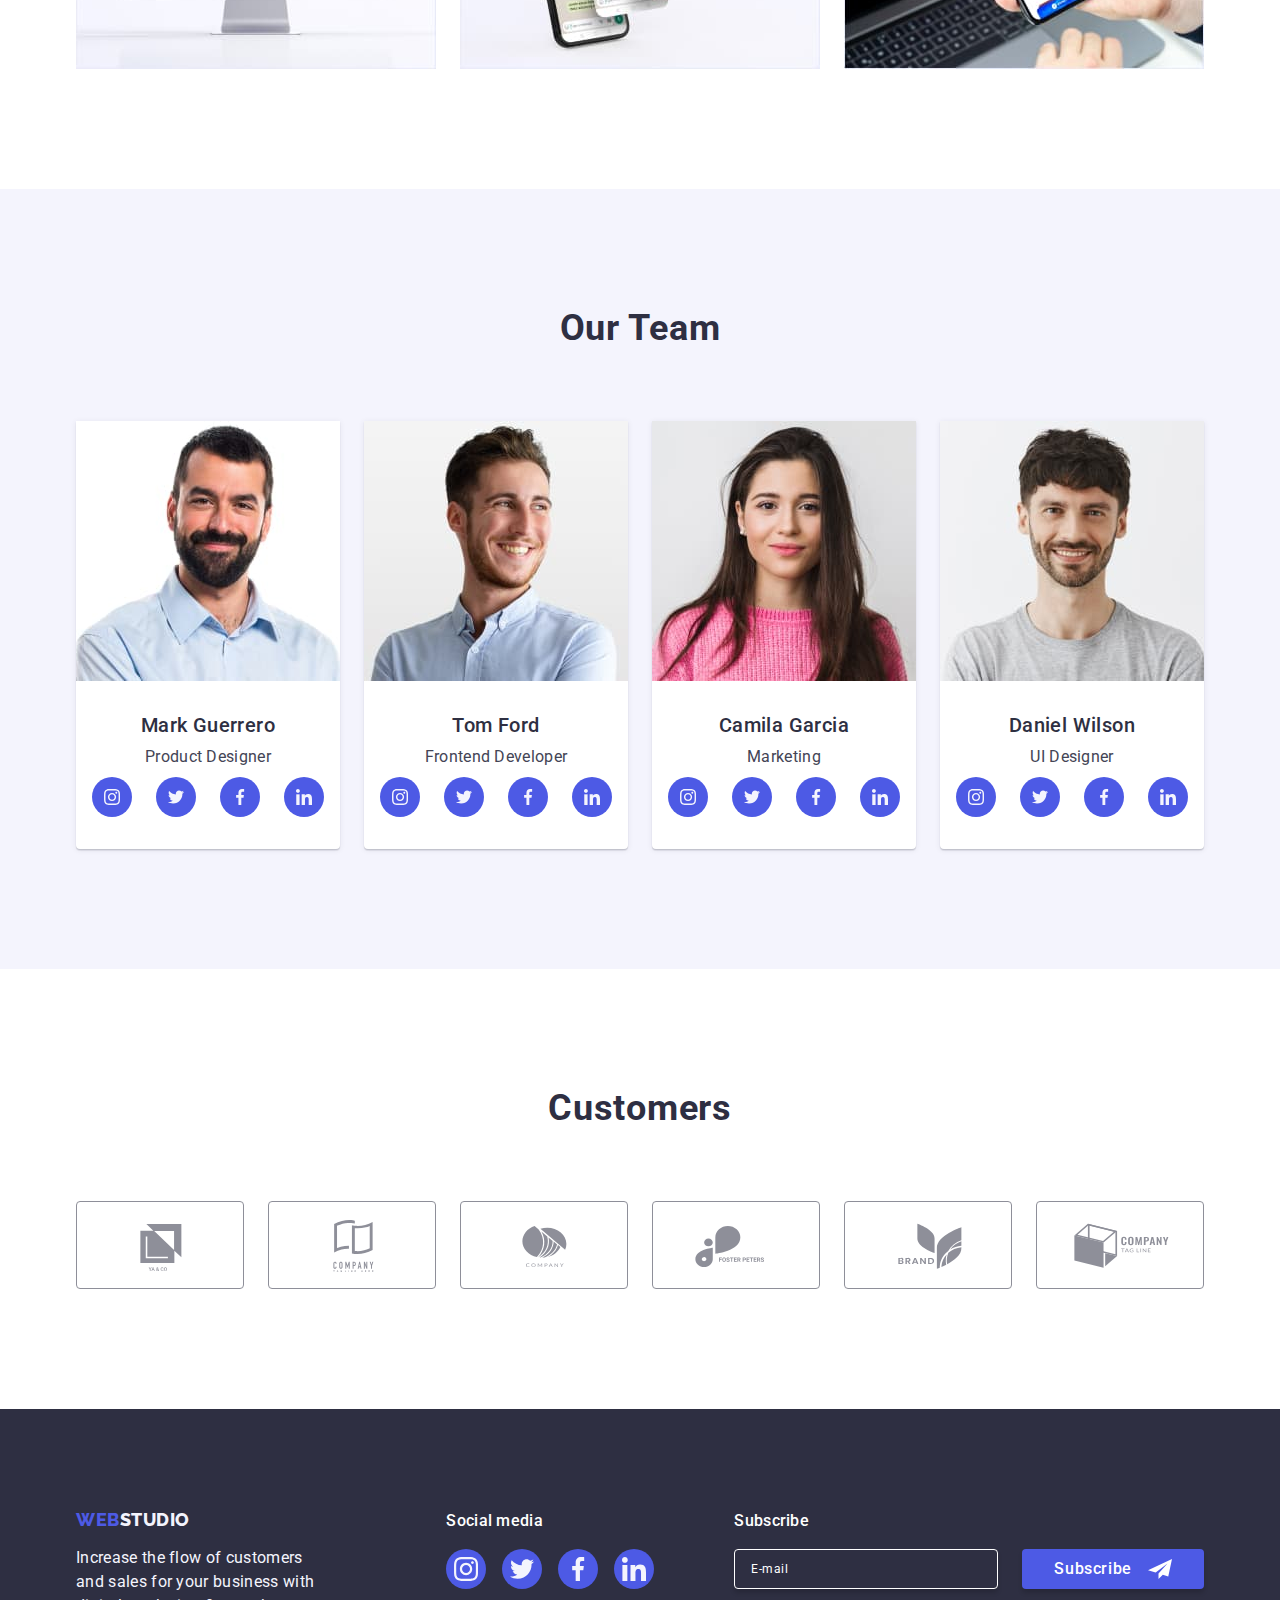
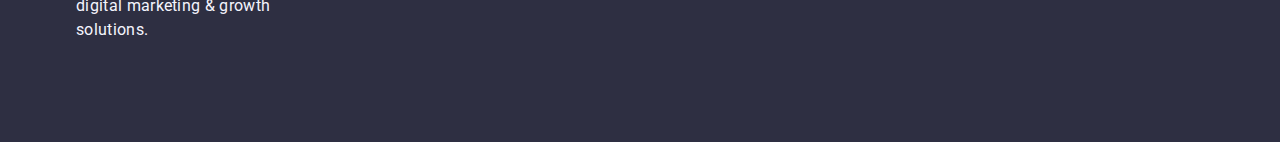
==== commit 8e1f0730: "final-fix" ====
--- a/index.html
+++ b/index.html
@@ -485,7 +485,7 @@
           </div>
           <div class="modal-agremment">
             <input
-              class="visually-hidden"
+              class="hidden"
               type="checkbox"
               name="user-privacy"
               id="user-privacy"
--- a/css/styles.css
+++ b/css/styles.css
@@ -221,7 +221,7 @@
 
 /* ====== SECTION =======*/
 
-.visually-hidden {
+.hidden {
   position: absolute;
   width: 1px;
   height: 1px;
@@ -675,7 +675,6 @@
   font-size: 12px;
   line-height: 1.17;
   letter-spacing: 0.48px;
-  margin-bottom: 8px;
 }
 
 .modal-field-input {
